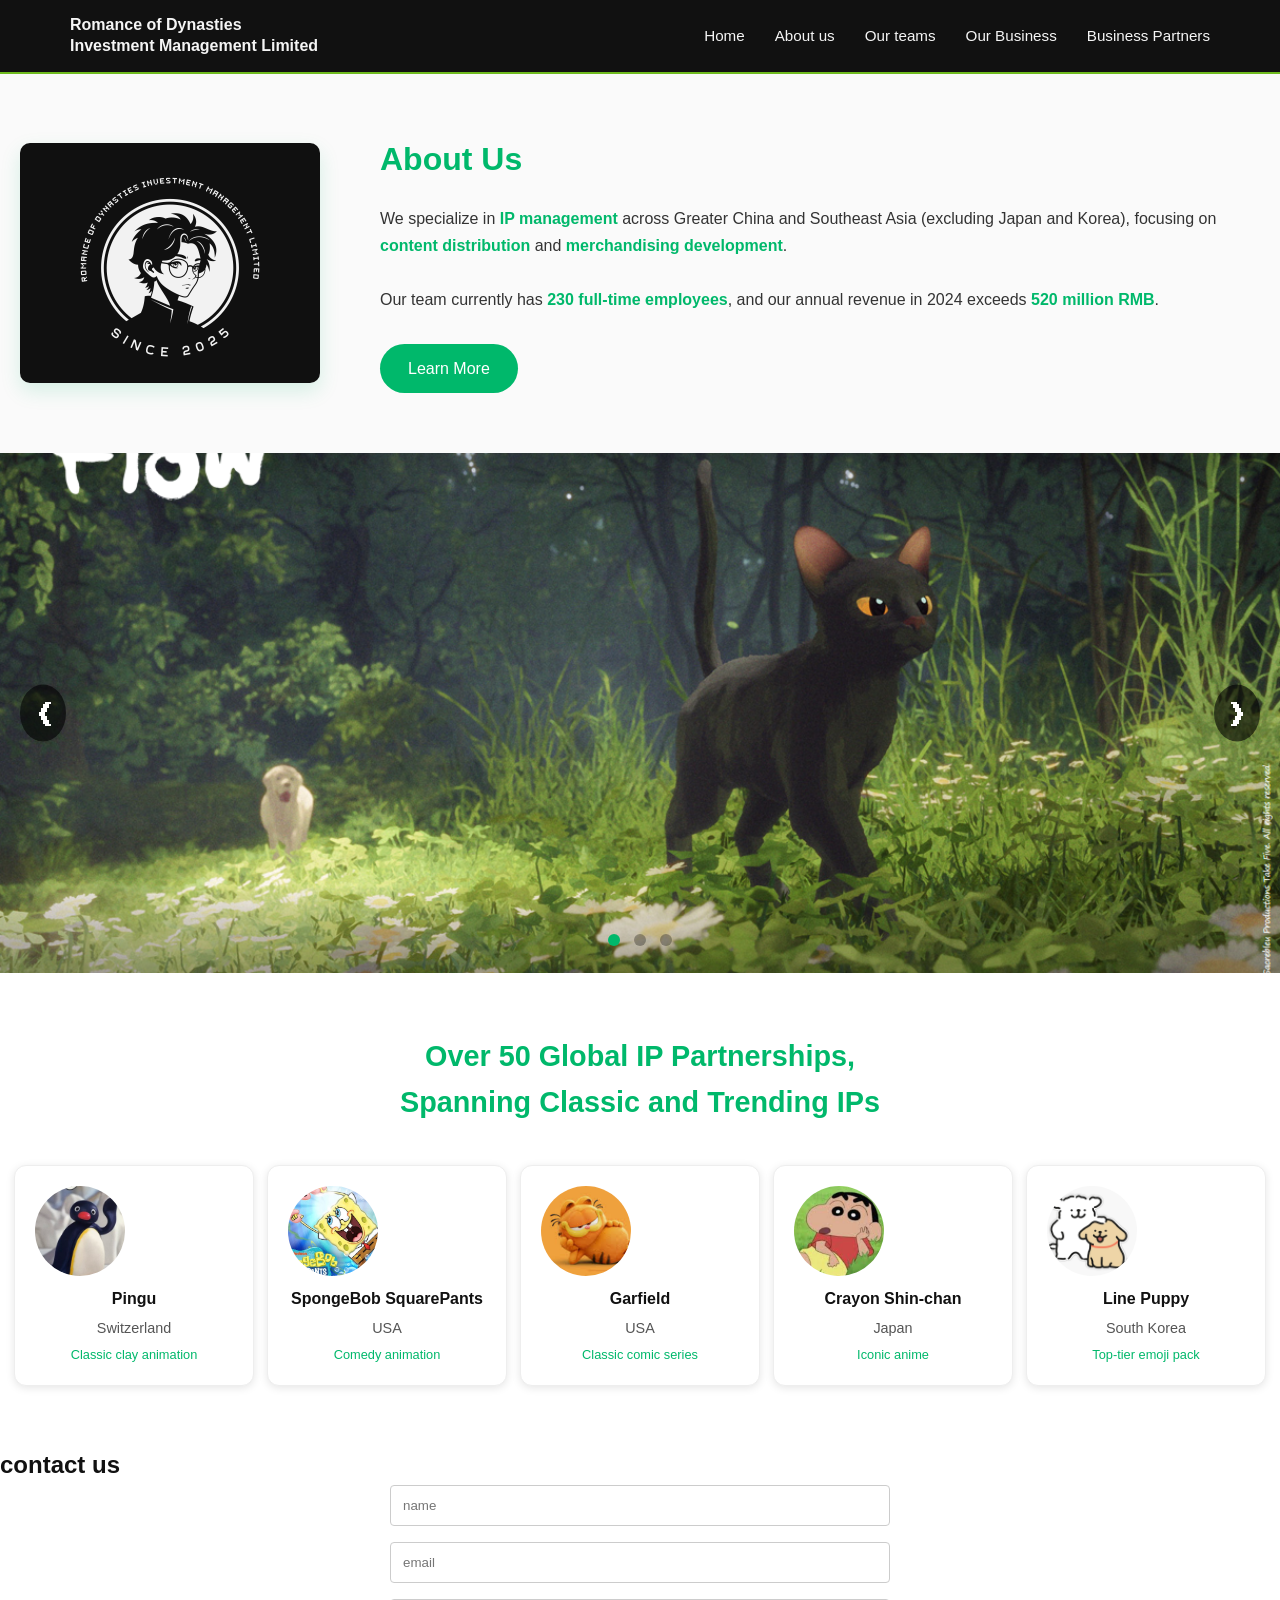
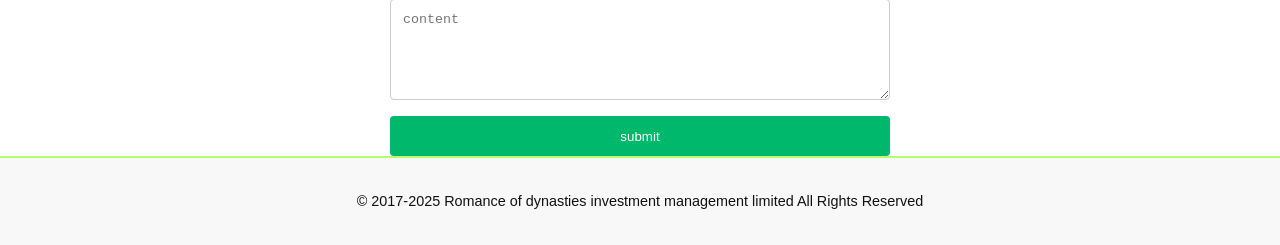
==== index.html @ d46dc378 "Initial commit" ====
<!DOCTYPE html>
<html lang="zh-CN">
<head>
  <meta charset="UTF-8" />
  <meta name="viewport" content="width=device-width, initial-scale=1.0" />
  <title>Romance of dynasties</title>
  <link rel="stylesheet" href="style.css" />
</head>
<body>
  <header class="navbar">
    <div class="navbar-container">
    <div class="navbar-logo">Romance of Dynasties<br>Investment Management Limited</div>

      <nav class="navbar-links">
        <a href="index.html">Home</a>
        <a href="about.html">About us</a>
        <a href="team.html">Our teams</a>
        <a href="#">Our Business</a>
        <a href="#">Business Partners</a>
      </nav>
    </div>
  </header>


  <main>
    <section id="about">
      <div class="about-container">
        <div class="about-image">
          <img src="logo.png" alt="Company Logo">
        </div>
        <div class="about-text">
          <h2>About Us</h2>
          <p>
            We specialize in <strong>IP management</strong> across Greater China and Southeast Asia (excluding Japan and Korea),
            focusing on <strong>content distribution</strong> and <strong>merchandising development</strong>.<br><br>
            Our team currently has <strong>230 full-time employees</strong>, and our annual revenue in 2024 exceeds
            <strong>520 million RMB</strong>.
          </p>
          <a href="about.html" class="about-btn">Learn More</a>
        </div>
      </div>
  </section>


      <section class="hero-carousel">
        <div class="slides">
        <div class="slide active">
            <img src="images/banner1.png" alt="活动图1" />
        </div>
        <div class="slide">
            <img src="images/banner2.png" alt="活动图2" />
        </div>
        <div class="slide">
            <img src="images/banner3.png" alt="活动图3" />
        </div>
        </div>

        <!-- 左右箭头 -->
        <button class="arrow prev">&#10094;</button>
        <button class="arrow next">&#10095;</button>

        <!-- 底部圆点 -->
        <div class="dots">
        <span class="dot active" data-index="0"></span>
        <span class="dot" data-index="1"></span>
        <span class="dot" data-index="2"></span>
        </div>
    </section>

    <section class="ip-section">
      <h1>Over 50 Global IP Partnerships,<br>Spanning Classic and Trending IPs</h1>
      <div class="ip-grid">
        <div class="ip-card">
          <img src="ip/pingu.png" alt="Pingu" />
          <h2>Pingu</h2>
          <p>Switzerland</p>
          <span>Classic clay animation</span>
        </div>
        <div class="ip-card">
          <img src="ip/spongebob.png" alt="SpongeBob" />
          <h2>SpongeBob SquarePants</h2>
          <p>USA</p>
          <span>Comedy animation</span>
        </div>
        <div class="ip-card">
          <img src="ip/garfield.png" alt="Garfield" />
          <h2>Garfield</h2>
          <p>USA</p>
          <span>Classic comic series</span>
        </div>
        <div class="ip-card">
          <img src="ip/shinchan.png" alt="Crayon Shin-chan" />
          <h2>Crayon Shin-chan</h2>
          <p>Japan</p>
          <span>Iconic anime</span>
        </div>
        <div class="ip-card">
          <img src="ip/linepuppy.png" alt="Line Puppy" />
          <h2>Line Puppy</h2>
          <p>South Korea</p>
          <span>Top-tier emoji pack</span>
        </div>
        <!-- 继续添加更多卡片 -->
      </div>
  </section>

    <section id="contact">
      <h2>contact us</h2>
      <form>
        <input type="text" placeholder="name" required />
        <input type="email" placeholder="email" required />
        <textarea placeholder="content" rows="5" required></textarea>
        <button type="submit">submit</button>
      </form>
    </section>
  </main>

  <footer>
    <p>© 2017-2025 Romance of dynasties investment management limited All Rights Reserved</p>
  </footer>

  <script src="script.js"></script>
</body>
</html>
---- style.css ----
/* === Reset & Global === */
* { margin: 0; padding: 0; box-sizing: border-box; }

body {
  font-family: "Poppins", "Microsoft YaHei", sans-serif;
  color: #111;
  background-color: #fff;
  line-height: 1.6;
}

a { text-decoration: none; color: inherit; }
img { max-width: 100%; display: block; }

/* === Navbar === */
.navbar {
  width: 100%;
  background-color: #111;
  border-bottom: 2px solid #6fbb1e;
  position: sticky;
  top: 0;
  z-index: 1000;
}

.navbar-container {
  max-width: 1200px;
  margin: 0 auto;
  padding: 15px 30px;
  display: flex;
  justify-content: space-between;
  align-items: center;
  flex-wrap: wrap;
}

.navbar-logo {
  font-weight: 600;
  line-height: 1.3;
  font-size: 1rem;
  color: whitesmoke;
}

.navbar-links {
  display: flex;
  flex-wrap: wrap;
  gap: 30px;
}

.navbar-links a {
  color: whitesmoke;
  text-decoration: none;
  font-size: 0.95rem;
  position: relative;
  font-weight: 500;
  transition: color 0.3s ease;
}

/* 悬停下划线动画 */
.navbar-links a::after {
  content: "";
  position: absolute;
  left: 0;
  bottom: -3px;
  width: 0%;
  height: 2px;
  background: #00b86b;
  transition: width 0.3s ease;
}

.navbar-links a:hover {
  color: #00b86b;
}

.navbar-links a:hover::after {
  width: 100%;
}

/* 响应式布局 */
@media (max-width: 768px) {
  .navbar-container {
    flex-direction: column;
    align-items: center;
    gap: 10px;
  }

  .navbar-links {
    gap: 20px;
  }

  .navbar-logo {
    text-align: center;
  }
}
/* ===== About Section ===== */
#about {
  background: #fff;
  padding: 80px 10%;
  color: #111;
}

.about-container {
  display: flex;
  align-items: center;
  justify-content: center;
  gap: 60px;
  flex-wrap: wrap;
}

.about-image img {
  width: 300px;
  max-width: 100%;
  border-radius: 16px;
  box-shadow: 0 8px 20px rgba(0, 184, 107, 0.15);
  transition: transform 0.4s ease;
}

.about-image img:hover {
  transform: scale(1.05);
}

.about-text {
  flex: 1;
  min-width: 300px;
}

.about-text h2 {
  font-size: 2rem;
  color: #00b86b;
  margin-bottom: 20px;
}

.about-text p {
  font-size: 1rem;
  line-height: 1.7;
  color: #333;
  margin-bottom: 30px;
}

.about-text strong {
  color: #00b86b;
  font-weight: 600;
}

/* 按钮风格 */
.about-btn {
  display: inline-block;
  padding: 12px 28px;
  background: #00b86b;
  color: #fff;
  border-radius: 25px;
  font-weight: 500;
  transition: background 0.3s ease, transform 0.2s ease;
}

.about-btn:hover {
  background: #009a5a;
  transform: translateY(-2px);
}

/* ===== 响应式布局 ===== */
@media (max-width: 768px) {
  .about-container {
    flex-direction: column;
    text-align: center;
  }

  .about-text h2 {
    font-size: 1.6rem;
  }

  .about-text p {
    font-size: 0.95rem;
  }

  .about-image img {
    width: 220px;
  }
}


/* === Hero Carousel === */
.hero-carousel {
  position: relative;
  overflow: hidden;
  width: 100%;
  height: 520px;
  background: linear-gradient(180deg, #eafff3, #ffffff);
}

/* 幻灯片容器 */
.slides {
  display: flex;
  transition: transform 0.6s ease-in-out;
  height: 100%;
}

.slide {
  min-width: 100%;
  height: 100%;
}

.slide img {
  width: 100%;
  height: 100%;
  object-fit: cover;
}

/* 箭头按钮 */
.arrow {
  position: absolute;
  top: 50%;
  transform: translateY(-50%);
  background: rgba(0, 0, 0, 0.6);
  color: white;
  border: none;
  font-size: 2rem;
  padding: 10px 15px;
  cursor: pointer;
  border-radius: 50%;
  transition: background 0.3s;
  z-index: 10;
}
.arrow:hover {
  background: #00b86b;
}
.prev {
  left: 20px;
}
.next {
  right: 20px;
}

/* 圆点导航 */
.dots {
  position: absolute;
  bottom: 20px;
  width: 100%;
  text-align: center;
}
.dot {
  display: inline-block;
  width: 12px;
  height: 12px;
  margin: 0 5px;
  background: rgba(0, 0, 0, 0.3);
  border-radius: 50%;
  cursor: pointer;
  transition: background 0.3s;
}
.dot.active,
.dot:hover {
  background: #00b86b;
}

/* 响应式 */
@media (max-width: 768px) {
  .hero-carousel { height: 360px; }
  .arrow { font-size: 1.5rem; padding: 6px 10px; }
}
@media (max-width: 480px) {
  .hero-carousel { height: 280px; }
  .dot { width: 10px; height: 10px; }
}

/* === About === */
#about {
  background: #fafafa;
  padding: 60px 20px;
}
#about .content {
  display: flex;
  flex-wrap: wrap;
  align-items: center;
  justify-content: center;
  gap: 2rem;
}
#about img {
  width: 300px;
  border-radius: 10px;
}
#about .text {
  max-width: 500px;
}

/* === News === */
#news .news-list {
  display: grid;
  grid-template-columns: repeat(auto-fit, minmax(250px, 1fr));
  gap: 1.5rem;
}
#news article {
  border: 1px solid #eee;
  padding: 1rem;
  border-radius: 6px;
  transition: box-shadow 0.3s;
}
#news article:hover {
  box-shadow: 0 0 10px rgba(0, 184, 107, 0.2);
}

/* === Works === */
#works .gallery {
  display: grid;
  grid-template-columns: repeat(auto-fit, minmax(250px, 1fr));
  gap: 1.5rem;
}
#works img {
  border-radius: 6px;
  transition: transform 0.3s;
}
#works img:hover {
  transform: scale(1.05);
}

/* === Products === */
#products {
  background: #fafafa;
  padding: 60px 20px;
}
#products .items {
  display: grid;
  grid-template-columns: repeat(auto-fit, minmax(200px, 1fr));
  gap: 1.5rem;
  text-align: center;
}
#products .item {
  border: 1px solid #eee;
  border-radius: 6px;
  padding: 1rem;
  transition: box-shadow 0.3s;
}
#products .item:hover {
  box-shadow: 0 4px 15px rgba(0, 184, 107, 0.2);
}

/* === Contact === */
#contact form {
  max-width: 500px;
  margin: auto;
  display: flex;
  flex-direction: column;
  gap: 1rem;
}
#contact input, #contact textarea {
  padding: 0.75rem;
  border: 1px solid #ccc;
  border-radius: 4px;
}
#contact button {
  background: #00b86b;
  color: #fff;
  border: none;
  padding: 0.8rem;
  cursor: pointer;
  border-radius: 4px;
  transition: background 0.3s;
}
#contact button:hover {
  background: #00915a;
}

/* === Footer === */
footer {
  background: #f8f8f8;
  color: #111;
  text-align: center;
  padding: 2rem 1rem;
  font-size: 0.9rem;
  border-top: 2px solid #b8ff6a;
}

/* === IP Section === */
.ip-section {
  text-align: center;
  padding: 60px 20px;
}

.ip-section h1 {
  font-size: 1.8rem;
  color: #00b86b;
  margin-bottom: 40px;
}

.ip-grid {
  display: grid;
  grid-template-columns: repeat(auto-fit, minmax(180px, 1fr));
  gap: 25px;
  justify-items: center;
}

.ip-card {
  background: #fff;
  border-radius: 12px;
  padding: 20px;
  width: 240px;
  border: 1px solid #eee;
  transition: all 0.3s ease;
  cursor: pointer;
  text-align: center;
  box-shadow: 0 2px 8px rgba(0,0,0,0.1);
}

.ip-card img {
  width: 90px;
  height: 90px;
  border-radius: 50%;
  object-fit: cover;
  transition: transform 0.3s ease;
}

.ip-card h2 {
  color: #111;
  font-size: 1rem;
  margin: 10px 0 5px 0;
}

.ip-card p {
  margin: 0;
  font-size: 0.9rem;
  color: #555;
}

.ip-card span {
  display: block;
  font-size: 0.8rem;
  color: #00b86b;
  margin-top: 5px;
}

/* 悬停效果 */
.ip-card:hover {
  transform: translateY(-6px);
  box-shadow: 0 8px 16px rgba(0, 184, 107, 0.3);
}

.ip-card:hover img {
  transform: scale(1.08);
}

/* 响应式优化 */
@media (max-width: 600px) {
  .ip-section h1 {
    font-size: 1.4rem;
  }

  .ip-card {
    width: 150px;
    padding: 15px;
  }

  .ip-card img {
    width: 75px;
    height: 75px;
  }
}



/* ===== Teams Section ===== */
#teams {
  padding: 80px 10%;
  background: #fff;
  color: #111;
}

#teams h1 {
  text-align: center;
  font-size: 2rem;
  color: #00b86b;
  margin-bottom: 60px;
}

.team-member {
  display: flex;
  align-items: center;
  justify-content: space-between;
  margin-bottom: 60px;
  gap: 50px;
}

.team-member.reverse {
  flex-direction: row-reverse;
}

.team-photo img {
  width: 220px;
  height: 220px;
  object-fit: cover;
  border-radius: 50%;
  box-shadow: 0 8px 20px rgba(0, 184, 107, 0.15);
  transition: transform 0.3s ease;
}

.team-photo img:hover {
  transform: scale(1.05);
}

.team-info {
  flex: 1;
}

.team-info h2 {
  font-size: 1.5rem;
  color: #00b86b;
  margin-bottom: 10px;
}

.team-info p {
  line-height: 1.8;
  color: #333;
  margin-bottom: 10px;
}

.team-info a {
  color: #00b86b;
  text-decoration: none;
  transition: color 0.3s;
}

.team-info a:hover {
  color: #009a5a;
}

/* 响应式 */
@media (max-width: 768px) {
  .team-member,
  .team-member.reverse {
    flex-direction: column;
    text-align: center;
  }

  .team-photo img {
    width: 180px;
    height: 180px;
  }
}
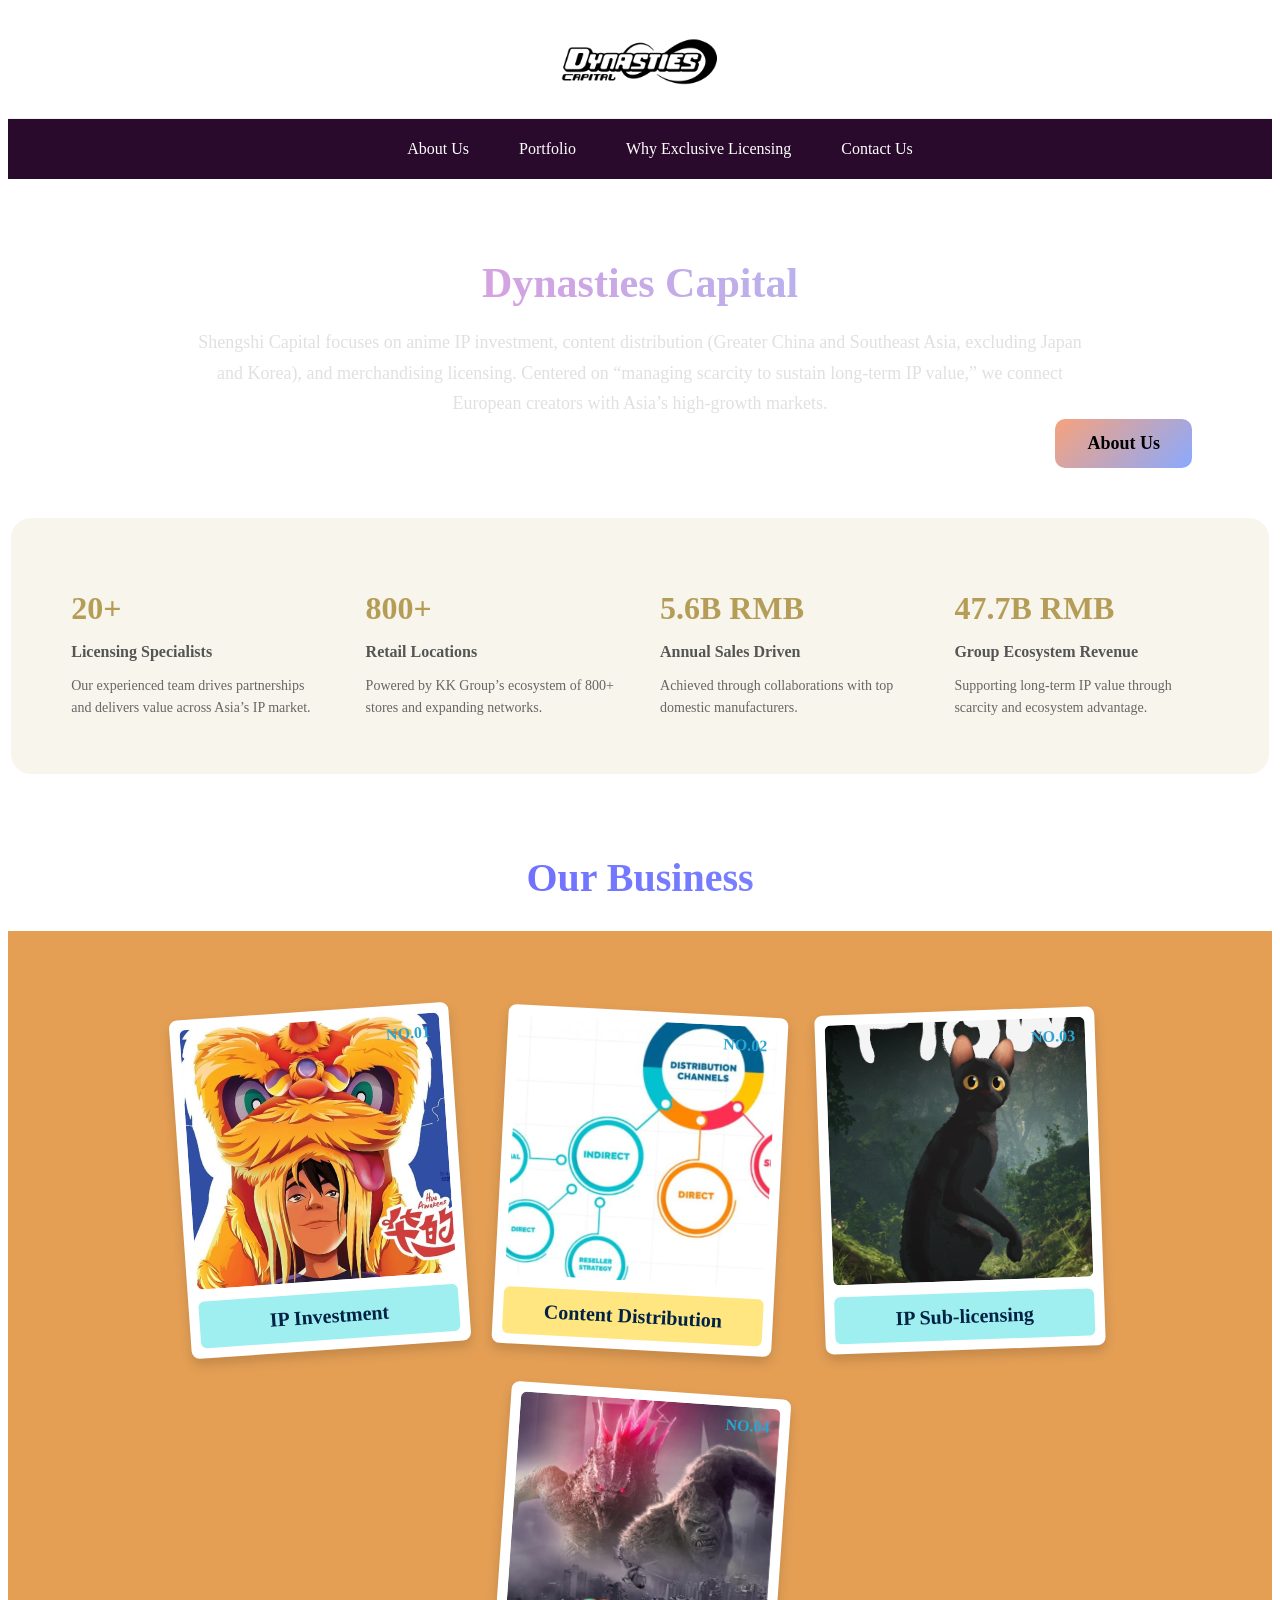
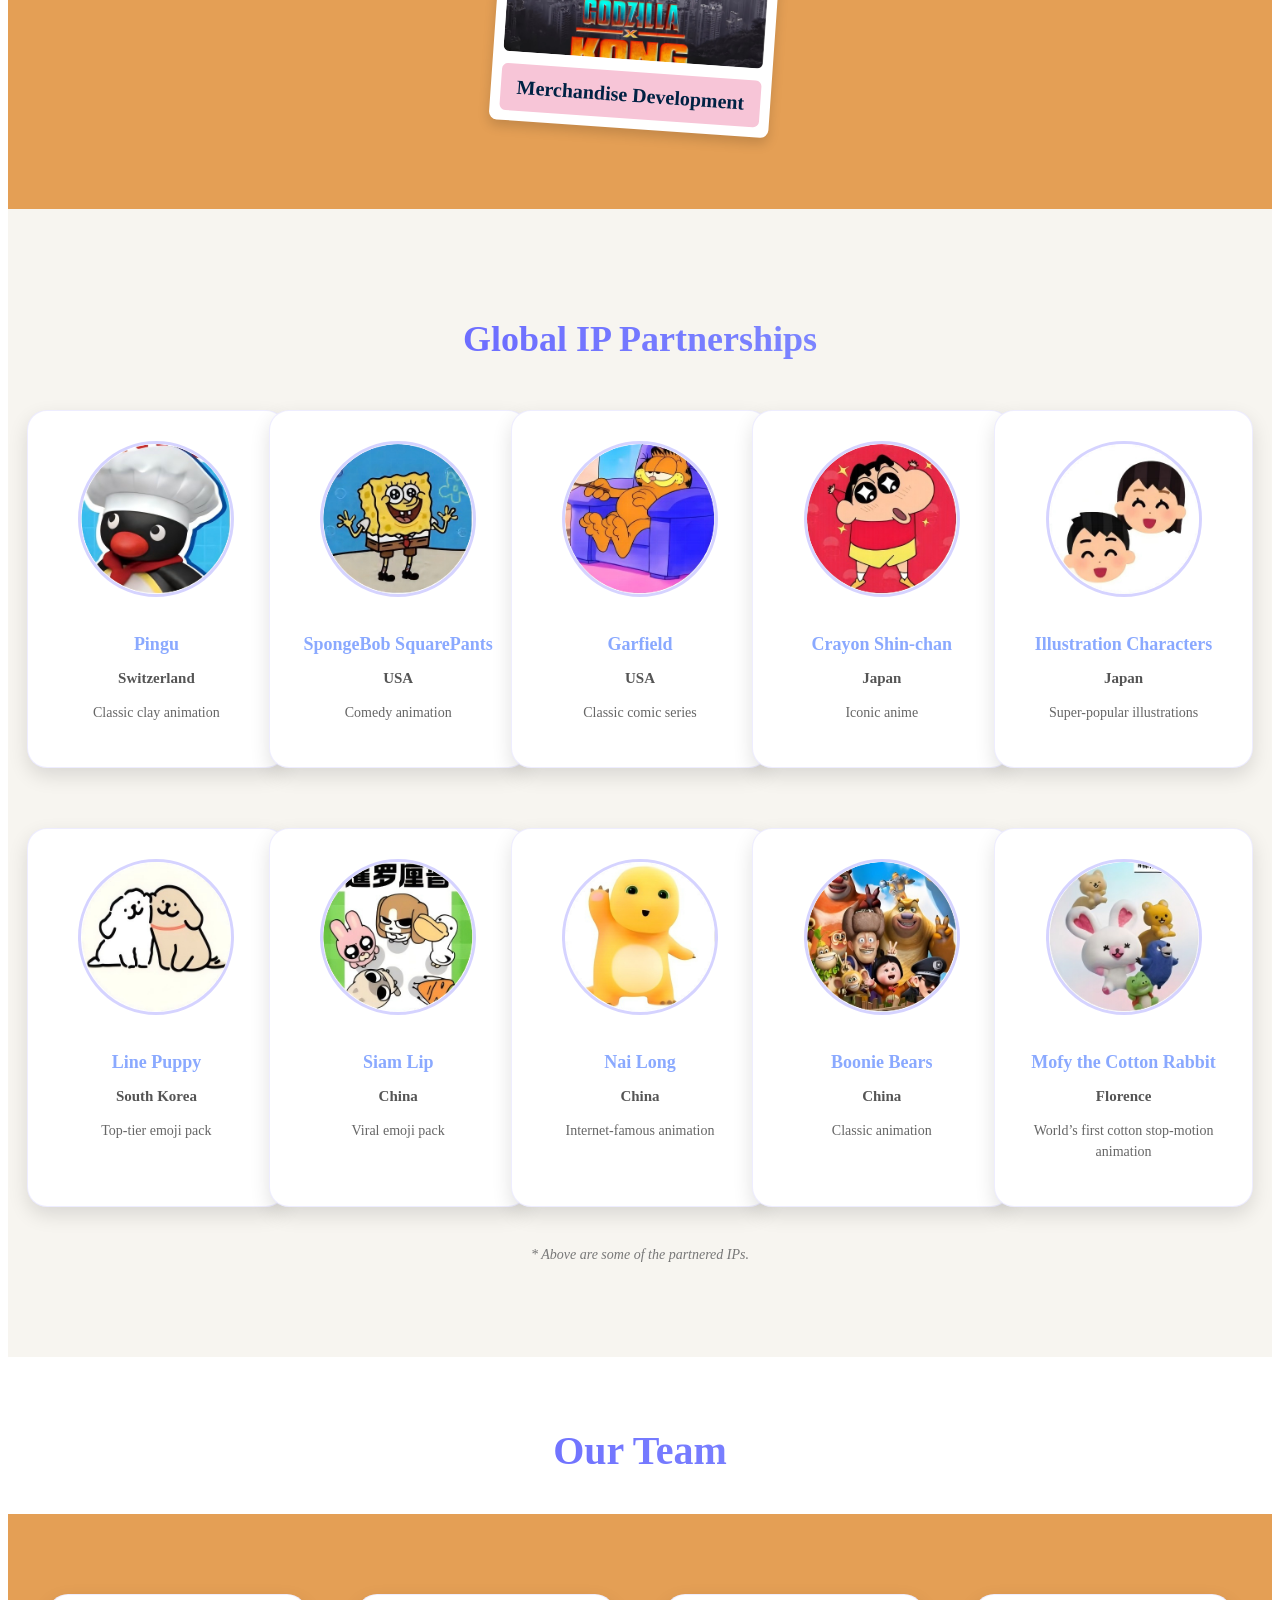
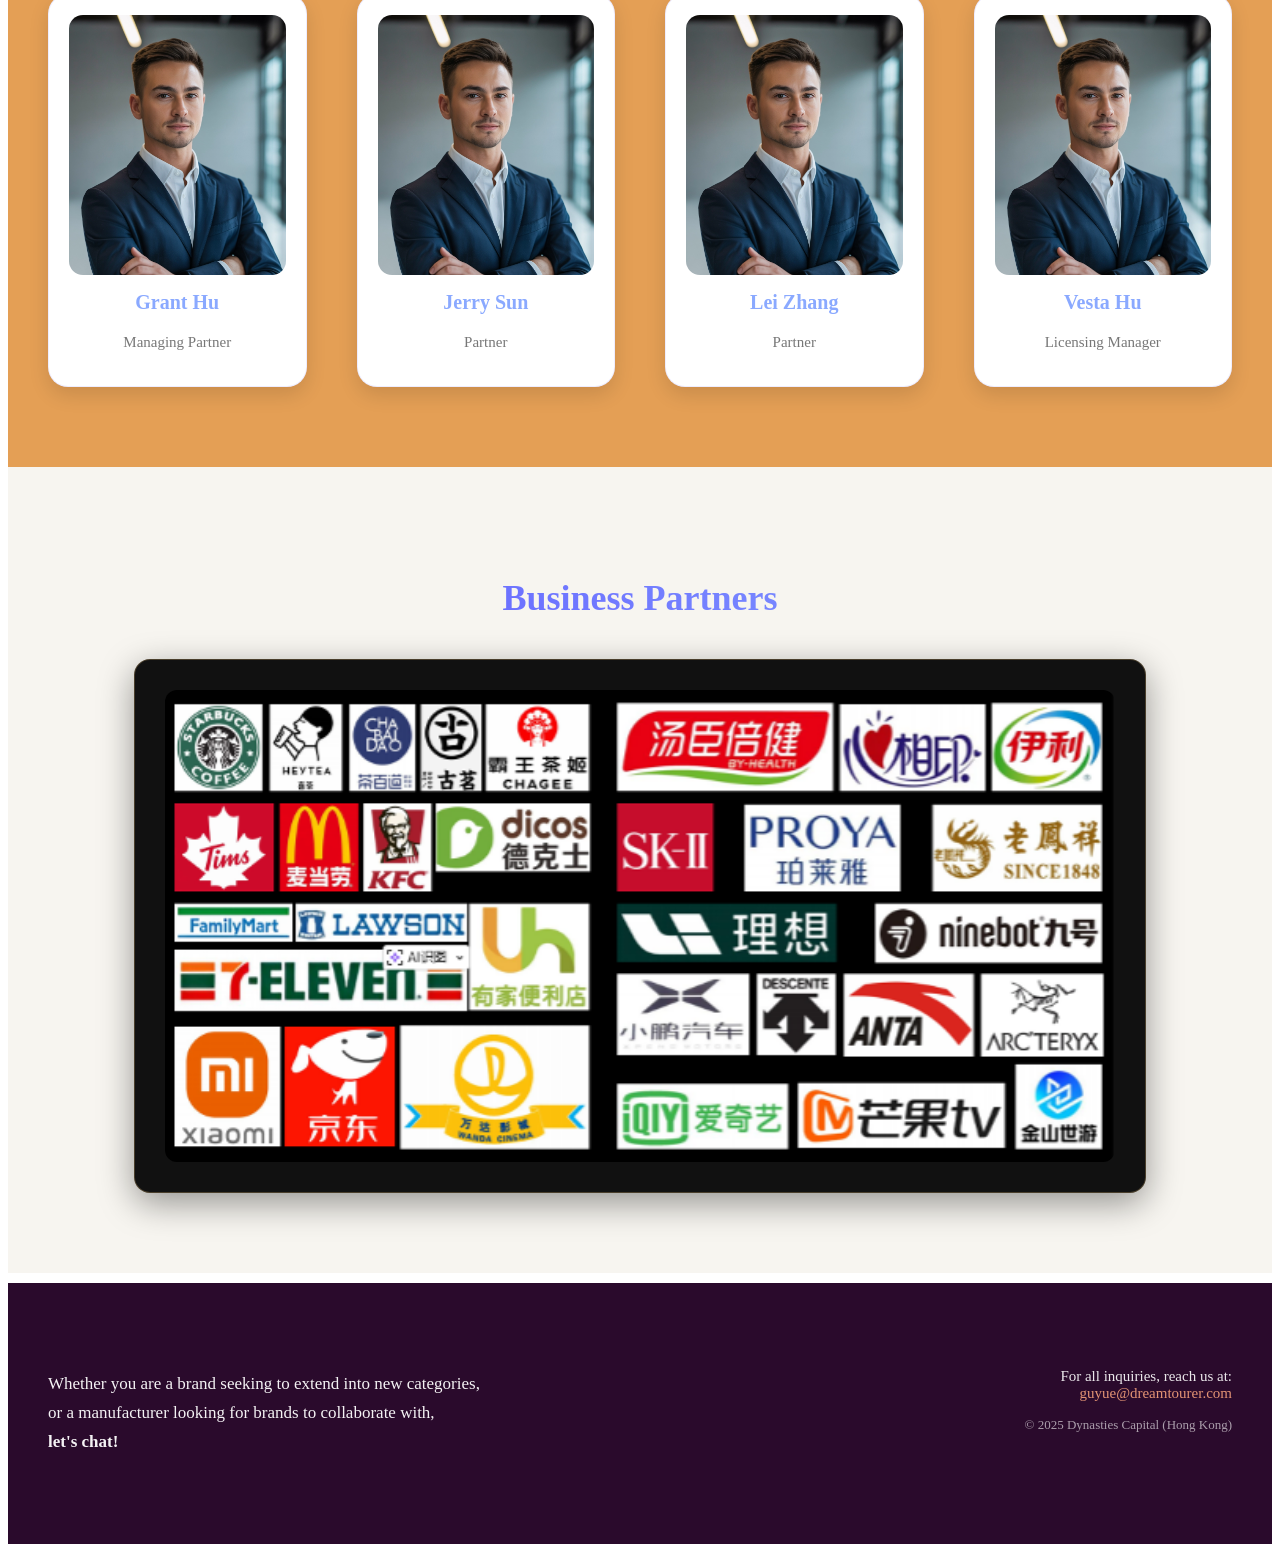
==== commit 02cee112: "update: new pages + styling fixed" ====
--- a/index.html
+++ b/index.html
@@ -1,124 +1,329 @@
 <!DOCTYPE html>
-<html lang="zh-CN">
+<html lang="en">
 <head>
-  <meta charset="UTF-8" />
-  <meta name="viewport" content="width=device-width, initial-scale=1.0" />
-  <title>Romance of dynasties</title>
-  <link rel="stylesheet" href="style.css" />
+    <meta charset="UTF-8">
+    <meta name="viewport" content="width=device-width, initial-scale=1.0">
+    <title>Dynasties Capital</title>
+    <link rel="stylesheet" href="css/global.css">
 </head>
+
 <body>
-  <header class="navbar">
-    <div class="navbar-container">
-    <div class="navbar-logo">Romance of Dynasties<br>Investment Management Limited</div>
-
-      <nav class="navbar-links">
-        <a href="index.html">Home</a>
-        <a href="about.html">About us</a>
-        <a href="team.html">Our teams</a>
-        <a href="#">Our Business</a>
-        <a href="#">Business Partners</a>
-      </nav>
-    </div>
-  </header>
-
-
-  <main>
-    <section id="about">
-      <div class="about-container">
-        <div class="about-image">
-          <img src="logo.png" alt="Company Logo">
-        </div>
-        <div class="about-text">
-          <h2>About Us</h2>
-          <p>
-            We specialize in <strong>IP management</strong> across Greater China and Southeast Asia (excluding Japan and Korea),
-            focusing on <strong>content distribution</strong> and <strong>merchandising development</strong>.<br><br>
-            Our team currently has <strong>230 full-time employees</strong>, and our annual revenue in 2024 exceeds
-            <strong>520 million RMB</strong>.
-          </p>
-          <a href="about.html" class="about-btn">Learn More</a>
-        </div>
-      </div>
-  </section>
-
-
-      <section class="hero-carousel">
-        <div class="slides">
-        <div class="slide active">
-            <img src="images/banner1.png" alt="活动图1" />
-        </div>
-        <div class="slide">
-            <img src="images/banner2.png" alt="活动图2" />
-        </div>
-        <div class="slide">
-            <img src="images/banner3.png" alt="活动图3" />
-        </div>
-        </div>
-
-        <!-- 左右箭头 -->
-        <button class="arrow prev">&#10094;</button>
-        <button class="arrow next">&#10095;</button>
-
-        <!-- 底部圆点 -->
-        <div class="dots">
-        <span class="dot active" data-index="0"></span>
-        <span class="dot" data-index="1"></span>
-        <span class="dot" data-index="2"></span>
-        </div>
-    </section>
-
+
+    <!-- 导航栏插入位置 -->
+    <div id="nav-placeholder"></div>
+
+
+
+     <!-- 公司介绍主区块 -->
+    <section class="company-header">
+        <h2 class="company-title">Dynasties Capital</h2>
+        <p class="company-desc">
+            Shengshi Capital focuses on anime IP investment, content distribution 
+            (Greater China and Southeast Asia, excluding Japan and Korea), and merchandising licensing.
+            Centered on “managing scarcity to sustain long-term IP value,” we connect European creators 
+            with Asia’s high-growth markets.
+        </p>
+
+    </section>
+        <section class="title-section">
+
+        <div class="title-btn-wrapper">
+            <a href="about.html" class="title-about-btn">About Us</a>
+        </div>
+
+    </section>
+
+    <!-- 亮点展示区块 -->
+    <section class="stats-section">
+        <div class="stats-card">
+
+            <div class="stat-item">
+                <h3>20+</h3>
+                <p class="stat-title">Licensing Specialists</p>
+                <p class="stat-text">Our experienced team drives partnerships and delivers value across Asia’s IP market.</p>
+            </div>
+
+            <div class="stat-item">
+                <h3>800+</h3>
+                <p class="stat-title">Retail Locations</p>
+                <p class="stat-text">Powered by KK Group’s ecosystem of 800+ stores and expanding networks.</p>
+            </div>
+
+            <div class="stat-item">
+                <h3>5.6B RMB</h3>
+                <p class="stat-title">Annual Sales Driven</p>
+                <p class="stat-text">Achieved through collaborations with top domestic manufacturers.</p>
+            </div>
+
+            <div class="stat-item">
+                <h3>47.7B RMB</h3>
+                <p class="stat-title">Group Ecosystem Revenue</p>
+                <p class="stat-text">Supporting long-term IP value through scarcity and ecosystem advantage.</p>
+            </div>
+
+        </div>
+    </section>
+    <!-- 标题 + About Us 按钮区块 -->
+
+    <div class="section-title business-main-title">Our Business</div>
+
+  <!-- business-->
+    <section class="business-section">
+
+        <div class="business-grid">
+
+            <!-- 01 -->
+            <div class="business-card tilt-1">
+                <div class="card-img-wrapper">
+                    <img src="./images/business1.png" class="business-img">
+                    <span class="card-number">NO.01</span>
+                </div>
+                <div class="card-label label-blue">IP Investment</div>
+            </div>
+
+            <!-- 02 -->
+            <div class="business-card tilt-2">
+                <div class="card-img-wrapper"
+                    data-images='[
+                        "./images/business2-1.png",
+                        "./images/business2-2.png",
+                        "./images/business2-3.png"
+                    ]'>
+                    
+                    <img src="./images/business2-1.png" class="business-img">
+                    <span class="card-number">NO.02</span>
+                </div>
+
+                <div class="card-label label-yellow">Content Distribution</div>
+            </div>
+
+            <!-- 03 -->
+            <div class="business-card tilt-3">
+                <div class="card-img-wrapper"
+                    data-images='[
+                        "./images/business3-1.png",
+                        "./images/business3-2.png",
+                        "./images/business3-3.png"
+                    ]'>
+                    
+                    <img src="./images/business3-1.png" class="business-img">
+                    <span class="card-number">NO.03</span>
+                </div>
+
+                <div class="card-label label-blue">IP Sub-licensing</div>
+            </div>
+
+            <!-- 04 -->
+            <div class="business-card tilt-4">
+                <div class="card-img-wrapper"
+                    data-images='[
+                        "./images/business4-1.png",
+                        "./images/business4-2.png",
+                        "./images/business4-3.png"
+                    ]'>
+                    
+                    <img src="./images/business4-1.png" class="business-img">
+                    <span class="card-number">NO.04</span>
+                </div>
+                <div class="card-label label-pink">Merchandise Development</div>
+            </div>
+
+        </div>
+    </section>
+    
     <section class="ip-section">
-      <h1>Over 50 Global IP Partnerships,<br>Spanning Classic and Trending IPs</h1>
-      <div class="ip-grid">
-        <div class="ip-card">
-          <img src="ip/pingu.png" alt="Pingu" />
-          <h2>Pingu</h2>
-          <p>Switzerland</p>
-          <span>Classic clay animation</span>
-        </div>
-        <div class="ip-card">
-          <img src="ip/spongebob.png" alt="SpongeBob" />
-          <h2>SpongeBob SquarePants</h2>
-          <p>USA</p>
-          <span>Comedy animation</span>
-        </div>
-        <div class="ip-card">
-          <img src="ip/garfield.png" alt="Garfield" />
-          <h2>Garfield</h2>
-          <p>USA</p>
-          <span>Classic comic series</span>
-        </div>
-        <div class="ip-card">
-          <img src="ip/shinchan.png" alt="Crayon Shin-chan" />
-          <h2>Crayon Shin-chan</h2>
-          <p>Japan</p>
-          <span>Iconic anime</span>
-        </div>
-        <div class="ip-card">
-          <img src="ip/linepuppy.png" alt="Line Puppy" />
-          <h2>Line Puppy</h2>
-          <p>South Korea</p>
-          <span>Top-tier emoji pack</span>
-        </div>
-        <!-- 继续添加更多卡片 -->
-      </div>
-  </section>
-
-    <section id="contact">
-      <h2>contact us</h2>
-      <form>
-        <input type="text" placeholder="name" required />
-        <input type="email" placeholder="email" required />
-        <textarea placeholder="content" rows="5" required></textarea>
-        <button type="submit">submit</button>
-      </form>
-    </section>
-  </main>
-
-  <footer>
-    <p>© 2017-2025 Romance of dynasties investment management limited All Rights Reserved</p>
-  </footer>
-
-  <script src="script.js"></script>
+
+        <h2 class="ip-title">Global IP Partnerships</h2>
+
+        <div class="ip-grid">
+
+            <!-- 01 -->
+            <div class="ip-card">
+                <img src="./images/ip-pingu.png" class="ip-img">
+                <h3 class="ip-name">Pingu</h3>
+                <p class="ip-country">Switzerland</p>
+                <p class="ip-desc">Classic clay animation</p>
+            </div>
+
+            <!-- 02 -->
+            <div class="ip-card">
+                <img src="./images/ip-spongebob.png" class="ip-img">
+                <h3 class="ip-name">SpongeBob SquarePants</h3>
+                <p class="ip-country">USA</p>
+                <p class="ip-desc">Comedy animation</p>
+            </div>
+
+            <!-- 03 -->
+            <div class="ip-card">
+                <img src="./images/ip-garfield.png" class="ip-img">
+                <h3 class="ip-name">Garfield</h3>
+                <p class="ip-country">USA</p>
+                <p class="ip-desc">Classic comic series</p>
+            </div>
+
+            <!-- 04 -->
+            <div class="ip-card">
+                <img src="./images/ip-shinchan.png" class="ip-img">
+                <h3 class="ip-name">Crayon Shin-chan</h3>
+                <p class="ip-country">Japan</p>
+                <p class="ip-desc">Iconic anime</p>
+            </div>
+
+            <!-- 05 -->
+            <div class="ip-card">
+                <img src="./images/ip-illustration.png" class="ip-img">
+                <h3 class="ip-name">Illustration Characters</h3>
+                <p class="ip-country">Japan</p>
+                <p class="ip-desc">Super-popular illustrations</p>
+            </div>
+
+            <!-- 第二行 -->
+            <div class="ip-card">
+                <img src="./images/ip-linepuppy.png" class="ip-img">
+                <h3 class="ip-name">Line Puppy</h3>
+                <p class="ip-country">South Korea</p>
+                <p class="ip-desc">Top-tier emoji pack</p>
+            </div>
+
+            <div class="ip-card">
+                <img src="./images/ip-siamlip.png" class="ip-img">
+                <h3 class="ip-name">Siam Lip</h3>
+                <p class="ip-country">China</p>
+                <p class="ip-desc">Viral emoji pack</p>
+            </div>
+
+            <div class="ip-card">
+                <img src="./images/ip-nailong.png" class="ip-img">
+                <h3 class="ip-name">Nai Long</h3>
+                <p class="ip-country">China</p>
+                <p class="ip-desc">Internet-famous animation</p>
+            </div>
+
+            <div class="ip-card">
+                <img src="./images/ip-boonie.png" class="ip-img">
+                <h3 class="ip-name">Boonie Bears</h3>
+                <p class="ip-country">China</p>
+                <p class="ip-desc">Classic animation</p>
+            </div>
+
+            <div class="ip-card">
+                <img src="./images/ip-mofy.png" class="ip-img">
+                <h3 class="ip-name">Mofy the Cotton Rabbit</h3>
+                <p class="ip-country">Florence</p>
+                <p class="ip-desc">World’s first cotton stop-motion animation</p>
+            </div>
+
+        </div>
+
+        <p class="ip-note">* Above are some of the partnered IPs.</p>
+
+    </section>
+    <div class="section-title team-main-title">Our Team</div>
+
+    <section class="team-section">
+
+        <div class="team-grid">
+
+            <!-- Member 1 -->
+            <div class="team-card">
+                <div class="team-photo-wrapper">
+                    <img src="./images/team1.png" class="team-photo">
+
+                    <div class="team-overlay">
+                        <div class="team-overlay-content">
+                            <p class="team-intro">
+                                Senior Investment Partner with 15+ years experience in PE/VC, 
+                                specializing in cross-border acquisition and IP strategy.
+                            </p>
+                        </div>
+                    </div>
+
+                </div>
+
+                <h3 class="team-name">Grant Hu</h3>
+                <p class="team-role">Managing Partner</p>
+            </div>
+
+            <!-- Member 2 -->
+            <div class="team-card">
+                <div class="team-photo-wrapper">
+                    <img src="./images/team2.png" class="team-photo">
+
+                    <div class="team-overlay">
+                        <div class="team-overlay-content">
+                            <p class="team-intro">
+                                Serial entrepreneur & investor with extensive experience in 
+                                entertainment licensing and regional content distribution.
+                            </p>
+                        </div>
+                    </div>
+
+                </div>
+
+                <h3 class="team-name">Jerry Sun</h3>
+                <p class="team-role">Partner</p>
+            </div>
+
+            <!-- Member 3 -->
+            <div class="team-card">
+                <div class="team-photo-wrapper">
+                    <img src="./images/team3.png" class="team-photo">
+
+                    <div class="team-overlay">
+                        <div class="team-overlay-content">
+                            <p class="team-intro">
+                                CEO of X11 Group with deep knowledge in toy industry supply chain 
+                                and retail ecosystem growth across Asia.
+                            </p>
+                        </div>
+                    </div>
+
+                </div>
+
+                <h3 class="team-name">Lei Zhang</h3>
+                <p class="team-role">Partner</p>
+            </div>
+
+            <!-- Member 4 -->
+            <div class="team-card">
+                <div class="team-photo-wrapper">
+                    <img src="./images/team4.png" class="team-photo">
+
+                    <div class="team-overlay">
+                        <div class="team-overlay-content">
+                            <p class="team-intro">
+                                Licensing specialist focusing on strategic brand partnerships, 
+                                category expansion and manufacturer onboarding.
+                            </p>
+                        </div>
+                    </div>
+
+                </div>
+
+                <h3 class="team-name">Vesta Hu</h3>
+                <p class="team-role">Licensing Manager</p>
+            </div>
+
+        </div>
+    </section>
+
+    <section class="partners-section">
+
+        <h2 class="partners-title">Business Partners</h2>
+
+        <div class="partner-wrapper">
+            <img src="./images/partner.png" class="partner-img">
+        </div>
+
+    </section>
+
+
+
+  
+    <!-- 页脚插入位置 -->
+    <div id="footer-placeholder"></div>
+
+    <script src="js/loadComponents.js"></script>
+
 </body>
 </html>
--- a/css/global.css
+++ b/css/global.css
@@ -0,0 +1,734 @@
+/* ===========================
+   Header (Logo section)
+   =========================== */
+.top-header {
+    background: white;
+    height: 110px; /* 可调整 */
+    display: flex;
+    align-items: center;
+    justify-content: center;
+    border-bottom: 1px solid #eee;
+}
+
+.header-logo {
+    height: 80px;   /* Logo 高度，这样不容易撑开 */
+    width: auto;
+    object-fit: contain;
+    display: block;
+}
+
+/* ===========================
+   Main Navigation Bar
+   =========================== */
+.main-nav {
+    height: 60px;
+    background: #2A0A2C;  /* 深紫色，专业又跟整体配色搭 */
+    display: flex;
+    align-items: center;
+    justify-content: center;
+    width: 100%;
+}
+
+.nav-menu {
+    display: flex;
+    gap: 50px;
+    list-style: none;
+}
+
+.nav-menu a {
+    color: white;
+    text-decoration: none;
+    font-size: 16px;
+    transition: 0.3s ease;
+}
+
+.nav-menu a:hover {
+    background: linear-gradient(45deg, #F7A27C, #D74C6F, #8AA9FF);
+    -webkit-background-clip: text;
+    color: transparent;
+}
+
+/* ===========================
+   FOOTER: Two-column layout
+   =========================== */
+
+.footer {
+    background: #2A0A2C;      /* 深紫灰 */
+    color: #ffffff;
+    padding: 70px 40px;
+    margin-top: 10px;
+}
+
+.footer-container {
+    max-width: 1200px;
+    margin: 0 auto;
+
+    display: flex;
+    justify-content: space-between;
+    align-items: flex-start;
+
+    flex-wrap: wrap; /* 适配手机 */
+}
+
+/* 左列 */
+.footer-left {
+    max-width: 600px;
+}
+
+.footer-slogan {
+    font-size: 17px;
+    line-height: 1.7;
+    opacity: 0.95;
+}
+
+/* 右列 */
+.footer-right {
+    text-align: right;
+}
+
+.footer-contact {
+    font-size: 15px;
+    opacity: 0.9;
+    margin-bottom: 15px;
+}
+
+.footer-contact a {
+    color: #F7A27C;
+    text-decoration: none;
+    font-weight: 500;
+}
+
+.footer-contact a:hover {
+    text-decoration: underline;
+}
+
+.footer-copy {
+    font-size: 13px;
+    opacity: 0.6;
+    margin-top: 10px;
+}
+
+
+/* ===========================
+   首页介绍区块（导航栏下）
+   =========================== */
+
+/* ===========================
+   Stats Highlight Card
+   =========================== */
+
+.stats-section {
+    margin-top: 80px;
+    display: flex;
+    justify-content: center;
+}
+
+.stats-card {
+    background: #f7f5ec;
+    padding: 40px 60px;
+    border-radius: 20px;
+    max-width: 1200px;
+    width: 90%;
+    display: flex;
+    justify-content: space-between;
+    gap: 40px;
+}
+
+/* 单个条目 */
+.stat-item {
+    flex: 1;
+}
+
+/* 大号数字 */
+.stat-item h3 {
+    font-size: 32px;
+    font-weight: 700;
+    color: #b59d58;          /* 金色系，更专业 */
+    margin-bottom: 8px;
+}
+
+/* 小标题 */
+.stat-title {
+    font-size: 16px;
+    font-weight: 600;
+    color: #555;
+    margin-bottom: 10px;
+}
+
+/* 描述文字 */
+.stat-text {
+    font-size: 14px;
+    line-height: 1.6;
+    color: #666;
+}
+
+
+/* ===========================
+   顶部公司标题 + 简介
+   =========================== */
+
+.company-header {
+    margin-top: 80px;
+    text-align: center;
+    padding: 0 40px;
+}
+
+.company-title {
+    font-size: 42px;
+    font-weight: 700;
+    background: linear-gradient(45deg, #ff8ccf, #8fc7ff);
+    -webkit-background-clip: text;
+    color: transparent;
+    margin-bottom: 20px;
+}
+
+.company-desc {
+    max-width: 900px;
+    margin: 0 auto;
+    font-size: 18px;
+    line-height: 1.7;
+    color: #dddddd;
+    opacity: 0.9;
+}
+
+
+/* ===========================
+   四格亮点白色卡片
+   =========================== */
+
+.stats-section {
+    margin-top: 50px;
+    display: flex;
+    justify-content: center;
+}
+
+.stats-card {
+    background: #f7f5ec;
+    padding: 40px 60px;
+    border-radius: 20px;
+    max-width: 1200px;
+    width: 90%;
+    display: flex;
+    justify-content: space-between;
+    gap: 40px;
+}
+
+.stat-item {
+    flex: 1;
+}
+
+.stat-item h3 {
+    font-size: 32px;
+    font-weight: 700;
+    color: #b59d58; 
+    margin-bottom: 8px;
+}
+
+.stat-title {
+    font-size: 16px;
+    font-weight: 600;
+    color: #555;
+    margin-bottom: 10px;
+}
+
+.stat-text {
+    font-size: 14px;
+    line-height: 1.6;
+    color: #666;
+}
+
+
+/* 按钮容器（靠右） */
+.title-btn-wrapper {
+    display: flex;
+    justify-content: flex-end;
+    padding-right: 80px;   /* 可调整位置 */
+}
+
+/* 按钮本体 */
+.title-about-btn {
+    display: inline-block;
+    padding: 14px 32px;
+    font-size: 18px;
+    font-weight: 600;
+
+    background: linear-gradient(135deg, #F7A27C, #8AA9FF);
+    color: black;
+    text-decoration: none;
+
+    border-radius: 10px;
+    transition: 0.3s ease;
+}
+
+.title-about-btn:hover {
+    transform: translateY(-3px);
+    opacity: 0.9;
+}
+
+/* ===== Unified Section Title（通用渐变大标题） ===== */
+
+.section-title {
+    text-align: center;
+    font-size: 40px;
+    font-weight: 700;
+    margin: 70px 0 40px;
+    background: linear-gradient(45deg, #5A4FFF, #8FA3FF);
+    -webkit-background-clip: text;
+    color: transparent;
+}
+
+/* Our Business 特调间距（让过渡更自然） */
+.business-main-title {
+    margin-top: 80px;    /* 与上方 stats 卡片拉开距离 */
+    margin-bottom: 30px; /* 更靠近橙色块 */
+}
+
+
+
+/* ===========================
+   OUR BUSINESS 区块
+   =========================== */
+
+.business-section {
+    text-align: center;
+    padding: 80px 40px;
+    background: #e49f55; /* 你图中类似橘色背景 */
+}
+
+.business-title {
+    font-size: 40px;
+    font-weight: 700;
+    margin-bottom: 50px;
+    color: #000;
+}
+
+/* 四宫格布局 */
+.business-grid {
+    display: flex;
+    justify-content: center;
+    gap: 40px;
+    flex-wrap: wrap;
+}
+
+/* 卡片外框 */
+.business-card {
+    width: 260px;
+    background: #fff;
+    padding: 10px;
+    border-radius: 8px;
+    box-shadow: 0 6px 12px rgba(0,0,0,0.15);
+
+    cursor: pointer;
+    transition: 0.2s ease;
+    position: relative;
+}
+
+
+
+/* 编号 */
+.card-number {
+    position: absolute;
+    top: 10px;
+    right: 10px;
+    color: #2aa4d4;
+    font-weight: 700;
+    font-size: 16px;
+}
+
+/* 底部标签 */
+.card-label {
+    font-size: 20px;
+    font-weight: 700;
+    padding: 12px;
+    text-align: center;
+    border-radius: 6px;
+    margin-top: 12px;
+    color: #002244;
+}
+
+/* 色板 */
+.label-blue { background: #a0eff0; }
+.label-yellow { background: #ffe680; }
+.label-blue2 { background: #85b8ff; }
+.label-pink { background: #f7c5d7; }
+
+/* ===========================
+   震动 hover 效果 (DeNA 风格)
+   =========================== */
+
+/* hover 黑科技：微震+轻微放大 */
+.business-card:hover {
+    transform: scale(1.04);
+}
+
+
+.card-img-wrapper {
+    width: 100%;
+    height: 260px;        /* 👈 可调整你喜欢的高度 */
+    overflow: hidden;     /* 超出则裁剪 */
+    border-radius: 6px;   /* 可选，让边角更美观 */
+    position: relative;
+}
+
+.business-img {
+    width: 100%;
+    height: 100%;
+    object-fit: cover;    /* 🤩 强制裁剪为统一比例 */
+    object-position: center;
+    display: block;
+}
+/* 卡片默认倾斜 */
+.tilt-1 { transform: rotate(-4deg); }
+.tilt-2 { transform: rotate(3deg); }
+.tilt-3 { transform: rotate(-2deg); }
+.tilt-4 { transform: rotate(4deg); }
+
+.business-card {
+    transition: transform 0.28s ease, box-shadow 0.28s ease;
+    transform-origin: center center;
+}
+
+/* hover 时恢复正 + 放大 */
+.business-card:hover {
+    transform: rotate(0deg) scale(1.05);
+    box-shadow: 0 10px 24px rgba(0,0,0,0.25);
+}
+/* ====== Global IP Partnerships Section ====== */
+
+.ip-section {
+    padding: 80px 40px;
+    text-align: center;
+    background: #000;
+    color: white;
+}
+
+.ip-title {
+    font-size: 36px;
+    margin-bottom: 50px;
+    font-weight: 600;
+}
+
+
+
+/* ===== GLOBAL IP PARTNERS — 浅色统一风格 ===== */
+
+.ip-section {
+    padding: 80px 40px;
+    text-align: center;
+
+    background: #F7F5F0; /* 与 Stats 卡片统一的浅背景 */
+    color: #222;
+}
+
+.ip-title {
+    font-size: 36px;
+    margin-bottom: 50px;
+    font-weight: 700;
+    background: linear-gradient(45deg, #5A4FFF, #8FA3FF); /* 与前面标题统一 */
+    -webkit-background-clip: text;
+    color: transparent;
+}
+
+/* Grid */
+.ip-grid {
+    display: grid;
+    width: 100%;
+    max-width: 1300px;
+    margin: 0 auto;
+
+    grid-template-columns: repeat(5, 1fr);
+    gap: 60px 25px;
+    justify-items: center;
+}
+
+/* 卡片 */
+.ip-card {
+    width: 100%;
+    max-width: 220px;
+
+    background: white; 
+    border-radius: 20px;
+
+    padding: 30px 20px;
+    transition: 0.25s ease;
+
+    box-shadow: 0 8px 20px rgba(0,0,0,0.12);
+    border: 1px solid rgba(90, 79, 255, 0.1); /* 紫蓝极淡边框 */
+}
+
+.ip-card:hover {
+    transform: translateY(-6px);
+    box-shadow: 0 12px 28px rgba(0,0,0,0.18);
+    border-color: rgba(90,79,255,0.25);
+}
+
+/* 圆头像 */
+.ip-img {
+    width: 150px;
+    height: 150px;
+    border-radius: 50%;
+    object-fit: cover;
+    margin: 0 auto 15px;
+
+    border: 3px solid rgba(90,79,255,0.25);  /* 淡紫蓝边框 */
+    transition: 0.3s ease;
+}
+
+.ip-card:hover .ip-img {
+    border-color:  #8AA9FF; /* hover 强调紫蓝主色 */
+}
+
+/* 文本 */
+.ip-name {
+    font-size: 18px;
+    font-weight: 700;
+    color:  #8AA9FF; /* 主色 */
+    margin-bottom: 6px;
+}
+
+.ip-country {
+    font-size: 15px;
+    font-weight: 600;
+    color: #555;
+}
+
+.ip-desc {
+    font-size: 14px;
+    color: #666;
+    line-height: 1.5;
+    margin-top: 6px;
+}
+
+.ip-note {
+    margin-top: 40px;
+    color: #777;
+    font-style: italic;
+    font-size: 14px;
+}
+
+/* ===========================
+   平板：变成 3 列
+   =========================== */
+@media (max-width: 1100px) {
+    .ip-grid {
+        grid-template-columns: repeat(3, 1fr);
+    }
+}
+
+/* ===========================
+   小平板：变成 2 列
+   =========================== */
+@media (max-width: 800px) {
+    .ip-grid {
+        grid-template-columns: repeat(2, 1fr);
+    }
+
+    .ip-img {
+        width: 130px;
+        height: 130px;
+    }
+}
+
+/* ===========================
+   手机：1 列
+   =========================== */
+@media (max-width: 550px) {
+    .ip-grid {
+        grid-template-columns: 1fr;
+    }
+
+    .ip-img {
+        width: 110px;
+        height: 110px;
+    }
+
+    .ip-title {
+        font-size: 28px;
+        margin-bottom: 30px;
+    }
+}
+/* ===== TEAM SECTION — 与 IP 区块统一的浅色风格 ===== */
+
+.team-section {
+    padding: 80px 40px;
+    text-align: center;
+    background: #e49f55; /* 与 IP 同背景 */
+}
+
+/* 标题 */
+.team-title {
+    font-size: 36px;
+    font-weight: 700;
+    margin-bottom: 60px;
+
+    background: linear-gradient(45deg, #5A4FFF, #8AA9FF);
+    -webkit-background-clip: text;
+    color: transparent;
+}
+
+/* Grid 布局 */
+.team-grid {
+    display: grid;
+    grid-template-columns: repeat(4, 1fr);
+    gap: 50px;
+    max-width: 1200px;
+    margin: 0 auto;
+}
+
+/* Card：改为白卡 + 阴影 + 淡紫蓝边框 */
+.team-card {
+    background: white;
+    border-radius: 20px;
+    padding: 20px;
+    box-shadow: 0 8px 20px rgba(0,0,0,0.12);
+    border: 1px solid rgba(90,79,255,0.1);
+
+    text-align: center;
+    transition: 0.3s ease;
+}
+
+/* Hover 卡片浮起 */
+.team-card:hover {
+    transform: translateY(-6px);
+    box-shadow: 0 12px 28px rgba(0,0,0,0.18);
+    border-color: rgba(90,79,255,0.25);
+}
+
+/* 照片 wrapper */
+.team-photo-wrapper {
+    width: 100%;
+    height: 260px;
+    overflow: hidden;
+    border-radius: 14px;
+}
+
+.team-photo {
+    width: 100%;
+    height: 100%;
+    object-fit: cover;
+    transition: 0.4s ease;
+}
+
+/* Hover → 图片变暗 */
+.team-card:hover .team-photo {
+    filter: brightness(70%);
+    transform: scale(1.05);
+}
+
+/* 简介 overlay：保持你的 hover 介绍，但风格改成白卡风 */
+.team-overlay {
+    position: absolute;
+    inset: 0;
+    background: rgba(255,255,255,0.75);
+    backdrop-filter: blur(4px);
+    opacity: 0;
+    transition: 0.3s;
+
+    display: flex;
+    align-items: center;
+    justify-content: center;
+    padding: 20px;
+}
+
+.team-intro {
+    max-width: 75%;
+    font-size: 15px;
+    line-height: 1.6;
+    color: #444;
+    opacity: 0;
+    transform: translateY(10px);
+    transition: 0.4s ease;
+}
+.team-photo-wrapper {
+    position: relative;
+    width: 100%;
+    height: 260px;
+    overflow: hidden;
+    border-radius: 14px;
+}
+
+
+/* Hover：文字出现 */
+.team-card:hover .team-overlay {
+    opacity: 1;
+}
+
+.team-card:hover .team-intro {
+    opacity: 1;
+    transform: translateY(0);
+}
+
+/* 名字 */
+.team-name {
+    font-size: 20px;
+    font-weight: 700;
+    color: #8AA9FF; /* 与 IP 一致 */
+    margin-top: 16px;
+}
+
+/* 职位 */
+.team-role {
+    font-size: 15px;
+    color: #777;
+}
+
+/* Responsive 适配 */
+@media (max-width: 1000px) {
+    .team-grid {
+        grid-template-columns: repeat(2, 1fr);
+    }
+}
+
+@media (max-width: 600px) {
+    .team-grid {
+        grid-template-columns: 1fr;
+    }
+    .team-photo-wrapper {
+        height: 240px;
+    }
+}
+
+/* ===== PARTNERS SECTION — 深色统一风格 ===== */
+.partners-section {
+    padding: 80px 40px;
+    background: #F7F5F0;;
+    text-align: center;
+}
+
+.partners-title {
+    font-size: 36px;
+    font-weight: 700;
+    margin-bottom: 40px;
+
+    background: linear-gradient(45deg, #5A4FFF, #8AA9FF);
+    -webkit-background-clip: text;
+    color: transparent;
+}
+
+/* 卡片容器 */
+.partner-wrapper {
+    max-width: 950px;
+    margin: 0 auto;
+    padding: 30px;
+    
+    background: #111;                     /* 深灰卡片 */
+    border-radius: 16px;                  /* 圆角 */
+    border: 1px solid rgba(242,197,124,0.25); /* 金色淡边框 */
+    box-shadow: 0 10px 35px rgba(0,0,0,0.4);  /* 高端阴影 */
+}
+
+/* 图片 */
+.partner-img {
+    width: 100%;
+    border-radius: 12px;
+    display: block;
+}
+
+.section-wrapper {
+    background: #F7F5F0;
+    padding: 60px 0;
+}
+
+.team-main-title {
+    /* 不要写 background，不要覆盖渐变 */
+}
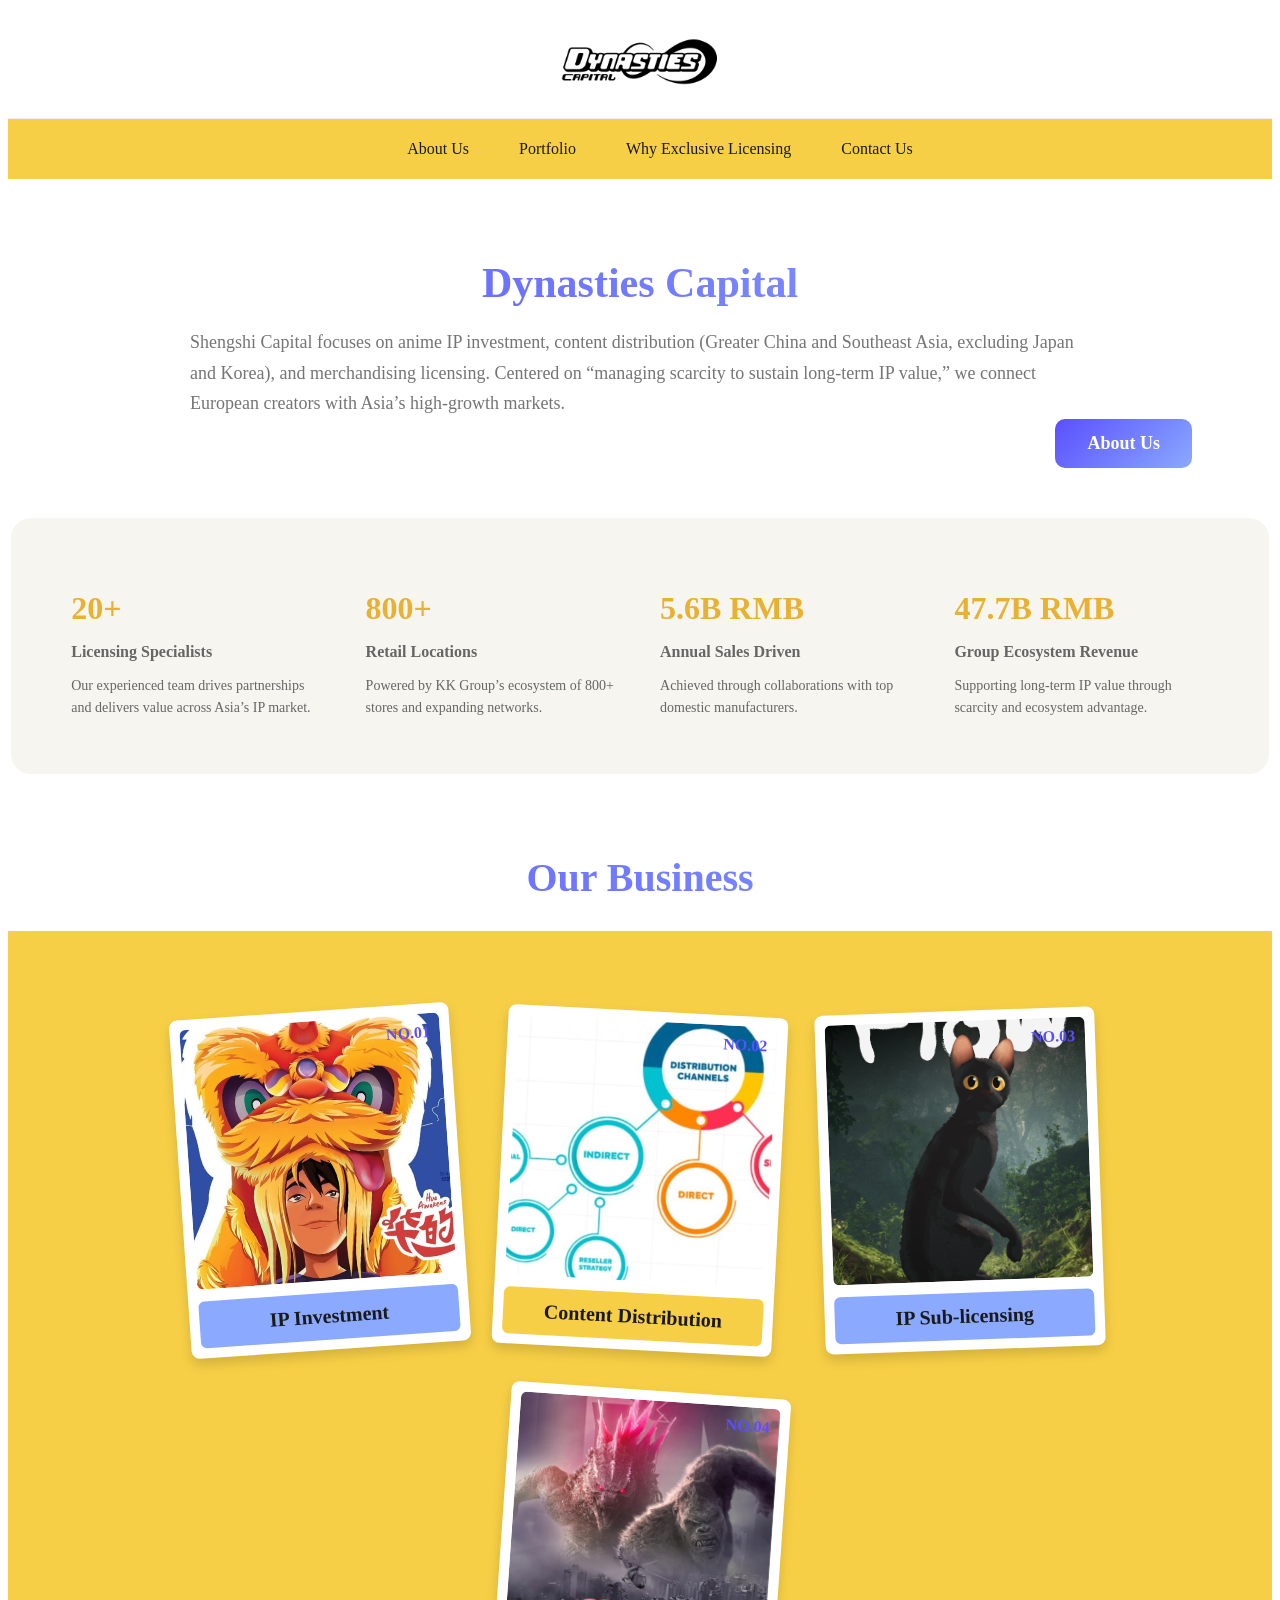
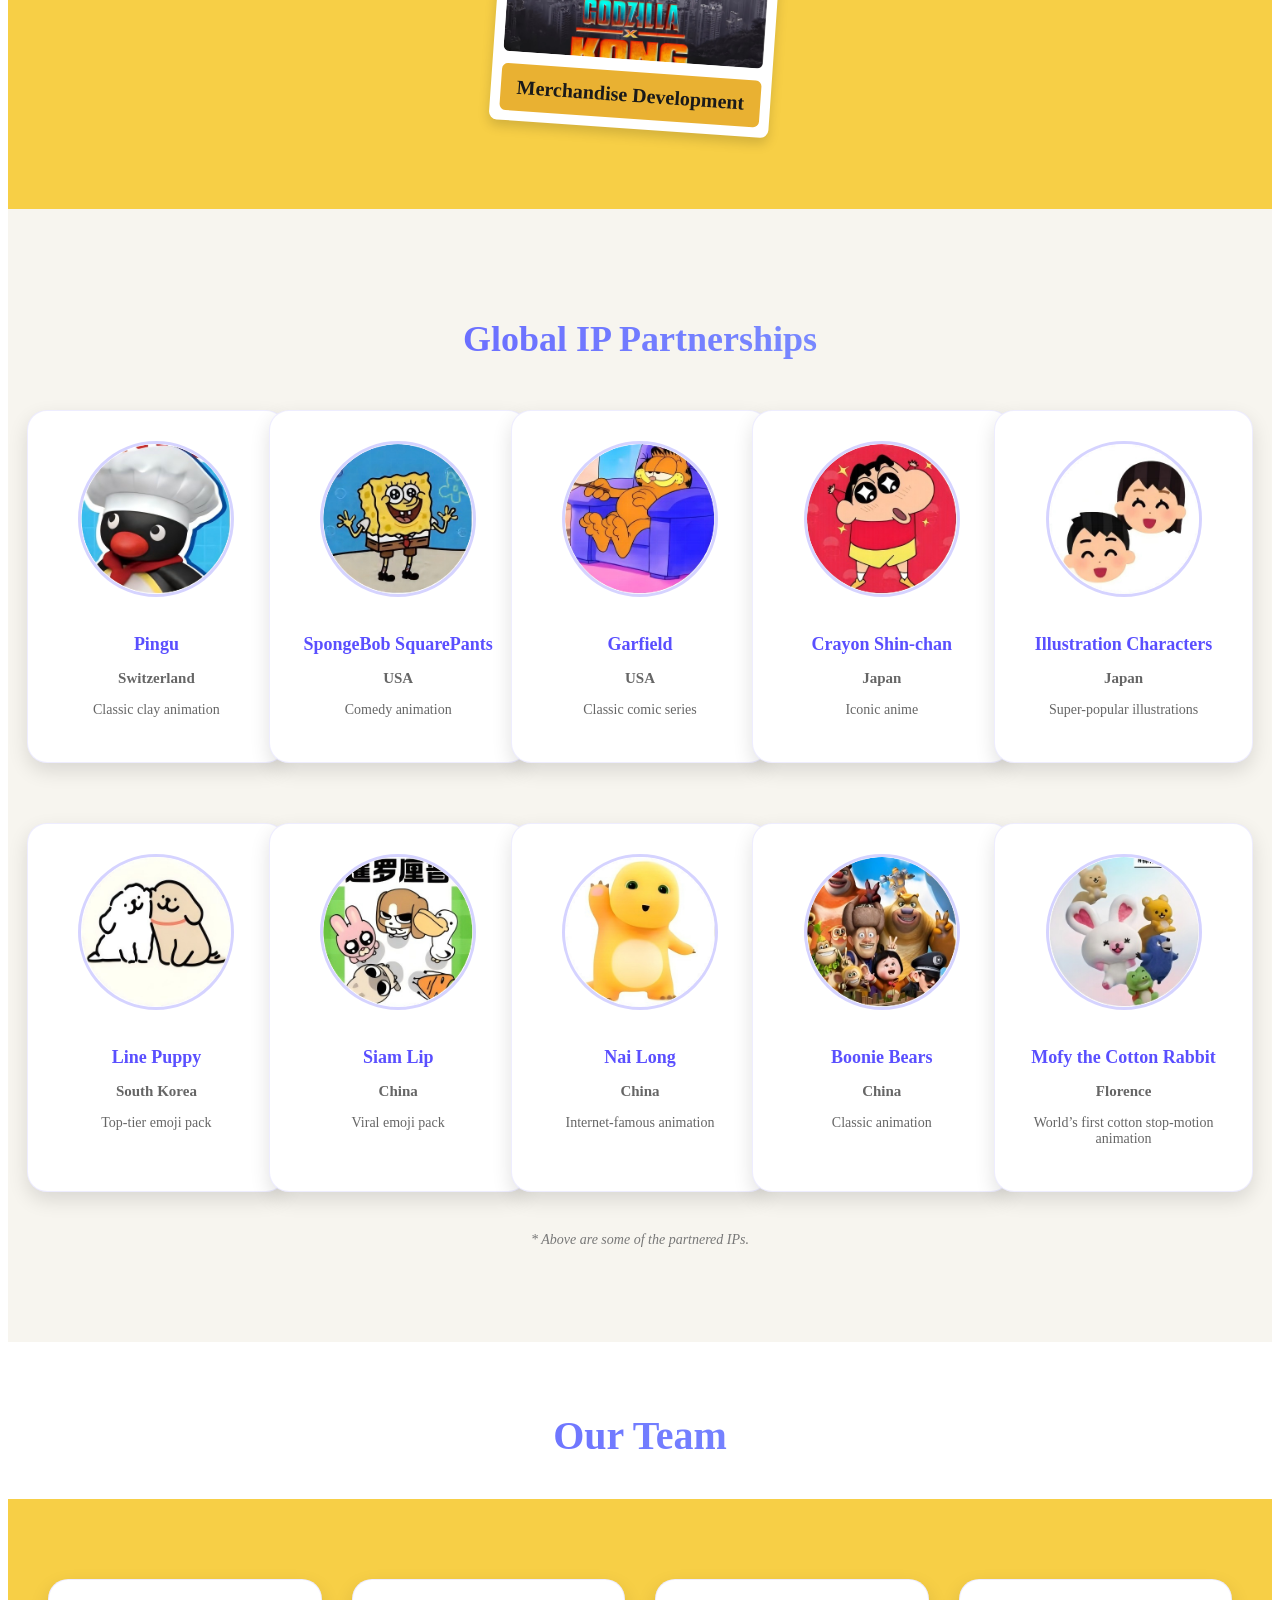
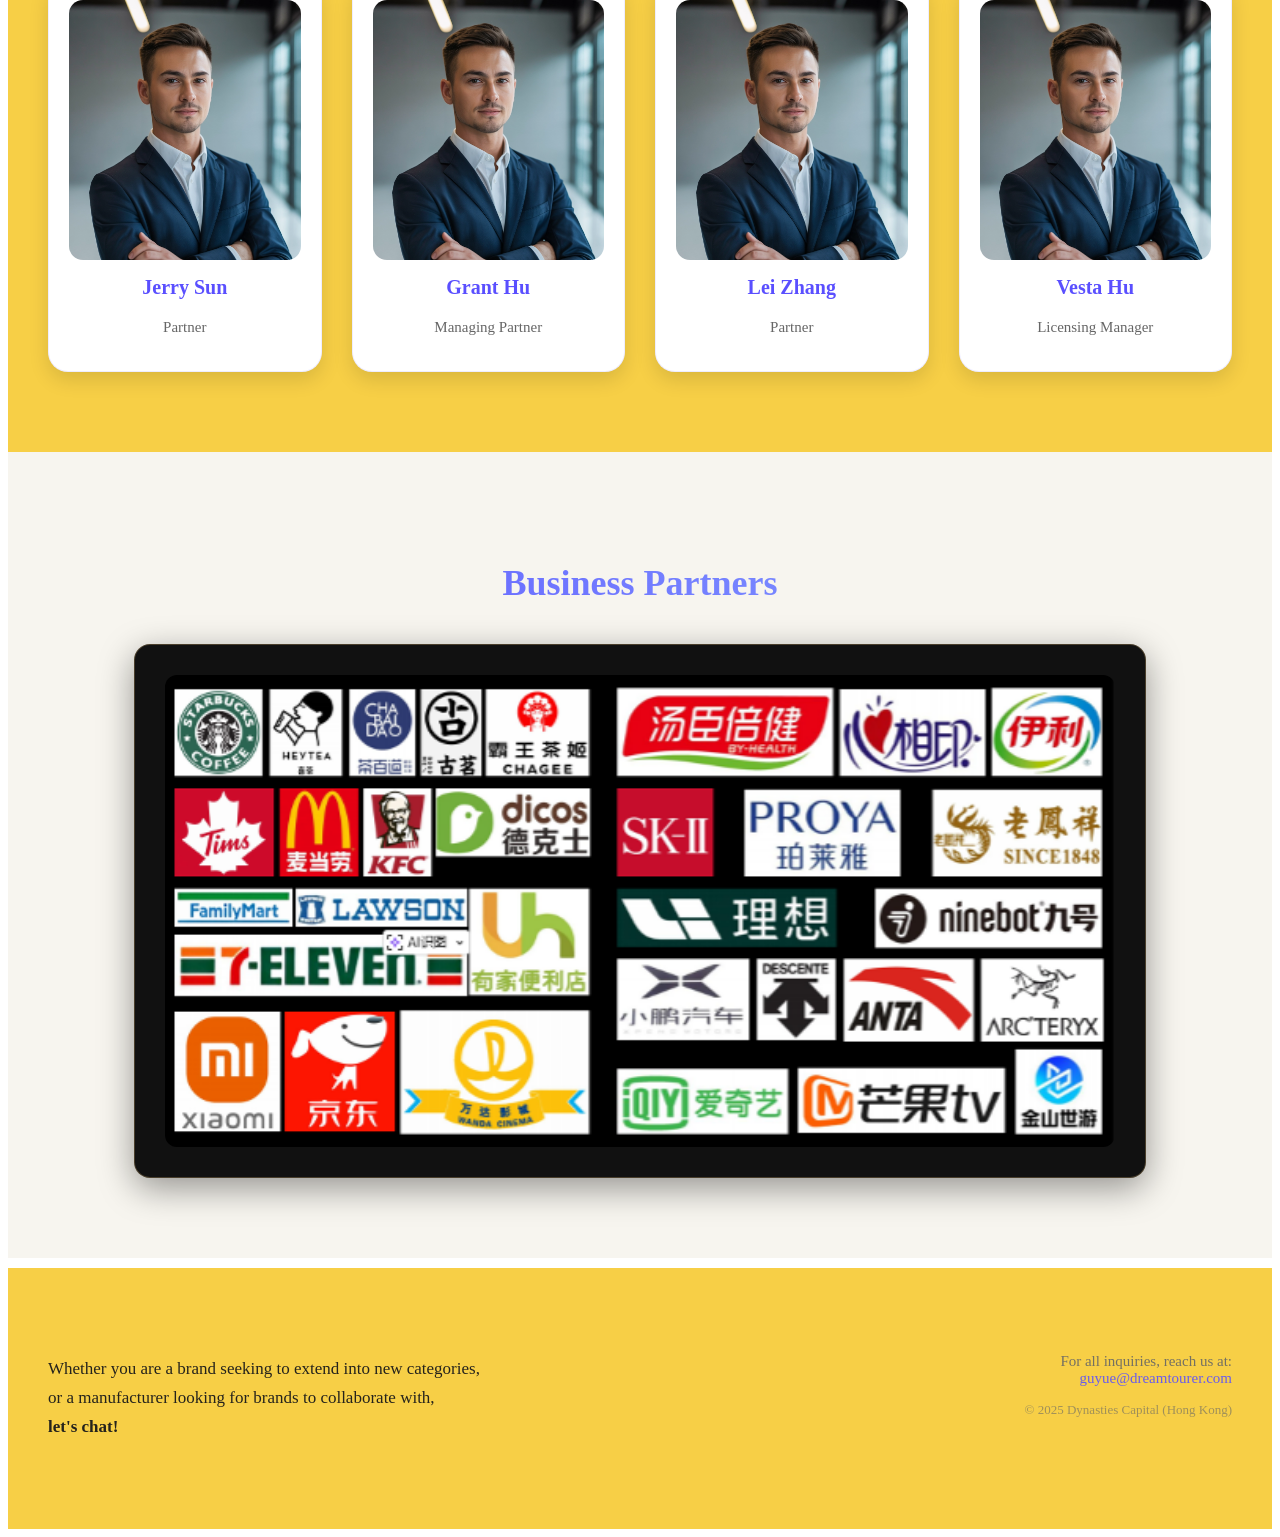
==== commit 8bdf599e: "yellow styling" ====
--- a/index.html
+++ b/index.html
@@ -232,6 +232,26 @@
                     <div class="team-overlay">
                         <div class="team-overlay-content">
                             <p class="team-intro">
+                                Serial entrepreneur & investor with extensive experience in 
+                                entertainment licensing and regional content distribution.
+                            </p>
+                        </div>
+                    </div>
+
+                </div>
+
+                <h3 class="team-name">Jerry Sun</h3>
+                <p class="team-role">Partner</p>
+            </div>
+
+            <!-- Member 2 -->
+            <div class="team-card">
+                <div class="team-photo-wrapper">
+                    <img src="./images/team2.png" class="team-photo">
+
+                    <div class="team-overlay">
+                        <div class="team-overlay-content">
+                            <p class="team-intro">
                                 Senior Investment Partner with 15+ years experience in PE/VC, 
                                 specializing in cross-border acquisition and IP strategy.
                             </p>
@@ -242,26 +262,6 @@
 
                 <h3 class="team-name">Grant Hu</h3>
                 <p class="team-role">Managing Partner</p>
-            </div>
-
-            <!-- Member 2 -->
-            <div class="team-card">
-                <div class="team-photo-wrapper">
-                    <img src="./images/team2.png" class="team-photo">
-
-                    <div class="team-overlay">
-                        <div class="team-overlay-content">
-                            <p class="team-intro">
-                                Serial entrepreneur & investor with extensive experience in 
-                                entertainment licensing and regional content distribution.
-                            </p>
-                        </div>
-                    </div>
-
-                </div>
-
-                <h3 class="team-name">Jerry Sun</h3>
-                <p class="team-role">Partner</p>
             </div>
 
             <!-- Member 3 -->
--- a/css/global.css
+++ b/css/global.css
@@ -2,8 +2,8 @@
    Header (Logo section)
    =========================== */
 .top-header {
-    background: white;
-    height: 110px; /* 可调整 */
+    background: #ffffff;
+    height: 110px; 
     display: flex;
     align-items: center;
     justify-content: center;
@@ -11,7 +11,7 @@
 }
 
 .header-logo {
-    height: 80px;   /* Logo 高度，这样不容易撑开 */
+    height: 80px;  
     width: auto;
     object-fit: contain;
     display: block;
@@ -22,7 +22,7 @@
    =========================== */
 .main-nav {
     height: 60px;
-    background: #2A0A2C;  /* 深紫色，专业又跟整体配色搭 */
+    background: #F7CF46; /* 主色 */
     display: flex;
     align-items: center;
     justify-content: center;
@@ -36,25 +36,25 @@
 }
 
 .nav-menu a {
-    color: white;
+    color: #1A1A1A; /* 品牌黑 */
     text-decoration: none;
     font-size: 16px;
     transition: 0.3s ease;
 }
 
 .nav-menu a:hover {
-    background: linear-gradient(45deg, #F7A27C, #D74C6F, #8AA9FF);
+    background: linear-gradient(45deg, #5A4FFF, #8AA9FF);
     -webkit-background-clip: text;
     color: transparent;
 }
 
 /* ===========================
-   FOOTER: Two-column layout
+   FOOTER
    =========================== */
 
 .footer {
-    background: #2A0A2C;      /* 深紫灰 */
-    color: #ffffff;
+    background: #F7CF46;     
+    color: #1A1A1A;
     padding: 70px 40px;
     margin-top: 10px;
 }
@@ -66,11 +66,9 @@
     display: flex;
     justify-content: space-between;
     align-items: flex-start;
-
-    flex-wrap: wrap; /* 适配手机 */
-}
-
-/* 左列 */
+    flex-wrap: wrap;
+}
+
 .footer-left {
     max-width: 600px;
 }
@@ -79,9 +77,9 @@
     font-size: 17px;
     line-height: 1.7;
     opacity: 0.95;
-}
-
-/* 右列 */
+    color: #1A1A1A;
+}
+
 .footer-right {
     text-align: right;
 }
@@ -90,10 +88,11 @@
     font-size: 15px;
     opacity: 0.9;
     margin-bottom: 15px;
+    color: #666;
 }
 
 .footer-contact a {
-    color: #F7A27C;
+    color: #5A4FFF;
     text-decoration: none;
     font-weight: 500;
 }
@@ -106,12 +105,8 @@
     font-size: 13px;
     opacity: 0.6;
     margin-top: 10px;
-}
-
-
-/* ===========================
-   首页介绍区块（导航栏下）
-   =========================== */
+    color: #666;
+}
 
 /* ===========================
    Stats Highlight Card
@@ -124,7 +119,7 @@
 }
 
 .stats-card {
-    background: #f7f5ec;
+    background: #F7F5EF;
     padding: 40px 60px;
     border-radius: 20px;
     max-width: 1200px;
@@ -134,35 +129,30 @@
     gap: 40px;
 }
 
-/* 单个条目 */
 .stat-item {
     flex: 1;
 }
 
-/* 大号数字 */
 .stat-item h3 {
     font-size: 32px;
     font-weight: 700;
-    color: #b59d58;          /* 金色系，更专业 */
+    color: #E9B132; /* 金暖色 */
     margin-bottom: 8px;
 }
 
-/* 小标题 */
 .stat-title {
     font-size: 16px;
     font-weight: 600;
-    color: #555;
+    color: #666;
     margin-bottom: 10px;
 }
 
-/* 描述文字 */
 .stat-text {
     font-size: 14px;
     line-height: 1.6;
     color: #666;
 }
 
-
 /* ===========================
    顶部公司标题 + 简介
    =========================== */
@@ -176,7 +166,7 @@
 .company-title {
     font-size: 42px;
     font-weight: 700;
-    background: linear-gradient(45deg, #ff8ccf, #8fc7ff);
+    background: linear-gradient(45deg, #5A4FFF, #8AA9FF);
     -webkit-background-clip: text;
     color: transparent;
     margin-bottom: 20px;
@@ -187,13 +177,12 @@
     margin: 0 auto;
     font-size: 18px;
     line-height: 1.7;
-    color: #dddddd;
+    color: #666;
     opacity: 0.9;
 }
 
-
-/* ===========================
-   四格亮点白色卡片
+/* ===========================
+   亮点白卡片区块（第二段重复保留）
    =========================== */
 
 .stats-section {
@@ -203,7 +192,7 @@
 }
 
 .stats-card {
-    background: #f7f5ec;
+    background: #F7F5EF;
     padding: 40px 60px;
     border-radius: 20px;
     max-width: 1200px;
@@ -213,47 +202,40 @@
     gap: 40px;
 }
 
-.stat-item {
-    flex: 1;
-}
-
 .stat-item h3 {
     font-size: 32px;
     font-weight: 700;
-    color: #b59d58; 
+    color: #E9B132;
     margin-bottom: 8px;
 }
 
 .stat-title {
     font-size: 16px;
     font-weight: 600;
-    color: #555;
-    margin-bottom: 10px;
+    color: #666;
 }
 
 .stat-text {
     font-size: 14px;
-    line-height: 1.6;
-    color: #666;
-}
-
-
-/* 按钮容器（靠右） */
+    color: #666;
+}
+
+/* 按钮容器 */
 .title-btn-wrapper {
     display: flex;
     justify-content: flex-end;
-    padding-right: 80px;   /* 可调整位置 */
-}
-
-/* 按钮本体 */
+    padding-right: 80px;
+}
+
+/* 按钮 */
 .title-about-btn {
     display: inline-block;
     padding: 14px 32px;
     font-size: 18px;
     font-weight: 600;
 
-    background: linear-gradient(135deg, #F7A27C, #8AA9FF);
-    color: black;
+    background: linear-gradient(135deg, #5A4FFF, #8AA9FF);
+    color: #fff;
     text-decoration: none;
 
     border-radius: 10px;
@@ -265,41 +247,38 @@
     opacity: 0.9;
 }
 
-/* ===== Unified Section Title（通用渐变大标题） ===== */
+/* Section 通用大标题 */
 
 .section-title {
     text-align: center;
     font-size: 40px;
     font-weight: 700;
     margin: 70px 0 40px;
-    background: linear-gradient(45deg, #5A4FFF, #8FA3FF);
+    background: linear-gradient(45deg, #5A4FFF, #8AA9FF);
     -webkit-background-clip: text;
     color: transparent;
 }
 
-/* Our Business 特调间距（让过渡更自然） */
 .business-main-title {
-    margin-top: 80px;    /* 与上方 stats 卡片拉开距离 */
-    margin-bottom: 30px; /* 更靠近橙色块 */
-}
-
-
-
-/* ===========================
-   OUR BUSINESS 区块
+    margin-top: 80px;
+    margin-bottom: 30px;
+}
+
+/* ===========================
+   OUR BUSINESS
    =========================== */
 
 .business-section {
     text-align: center;
     padding: 80px 40px;
-    background: #e49f55; /* 你图中类似橘色背景 */
+    background: #F7CF46; /* 主黄替换橙色 */
 }
 
 .business-title {
     font-size: 40px;
     font-weight: 700;
     margin-bottom: 50px;
-    color: #000;
+    color: #1A1A1A;
 }
 
 /* 四宫格布局 */
@@ -317,25 +296,22 @@
     padding: 10px;
     border-radius: 8px;
     box-shadow: 0 6px 12px rgba(0,0,0,0.15);
-
     cursor: pointer;
     transition: 0.2s ease;
     position: relative;
 }
-
-
 
 /* 编号 */
 .card-number {
     position: absolute;
     top: 10px;
     right: 10px;
-    color: #2aa4d4;
+    color: #5A4FFF;
     font-weight: 700;
     font-size: 16px;
 }
 
-/* 底部标签 */
+/* 标签 */
 .card-label {
     font-size: 20px;
     font-weight: 700;
@@ -343,41 +319,36 @@
     text-align: center;
     border-radius: 6px;
     margin-top: 12px;
-    color: #002244;
-}
-
-/* 色板 */
-.label-blue { background: #a0eff0; }
-.label-yellow { background: #ffe680; }
-.label-blue2 { background: #85b8ff; }
-.label-pink { background: #f7c5d7; }
-
-/* ===========================
-   震动 hover 效果 (DeNA 风格)
-   =========================== */
-
-/* hover 黑科技：微震+轻微放大 */
+    color: #1A1A1A;
+}
+
+.label-blue  { background: #8AA9FF; }
+.label-yellow { background: #F7CF46; }
+.label-blue2 { background: #5A4FFF; color: #ffffff; }
+.label-pink { background: #E9B132; }
+
+/* Hover 保留原动画 */
 .business-card:hover {
     transform: scale(1.04);
 }
 
-
 .card-img-wrapper {
     width: 100%;
-    height: 260px;        /* 👈 可调整你喜欢的高度 */
-    overflow: hidden;     /* 超出则裁剪 */
-    border-radius: 6px;   /* 可选，让边角更美观 */
+    height: 260px; 
+    overflow: hidden;
+    border-radius: 6px; 
     position: relative;
 }
 
 .business-img {
     width: 100%;
     height: 100%;
-    object-fit: cover;    /* 🤩 强制裁剪为统一比例 */
+    object-fit: cover;
     object-position: center;
     display: block;
 }
-/* 卡片默认倾斜 */
+
+/* 默认倾斜 */
 .tilt-1 { transform: rotate(-4deg); }
 .tilt-2 { transform: rotate(3deg); }
 .tilt-3 { transform: rotate(-2deg); }
@@ -388,43 +359,28 @@
     transform-origin: center center;
 }
 
-/* hover 时恢复正 + 放大 */
+/* Hover 恢复正角度 */
 .business-card:hover {
     transform: rotate(0deg) scale(1.05);
     box-shadow: 0 10px 24px rgba(0,0,0,0.25);
 }
-/* ====== Global IP Partnerships Section ====== */
+
+/* ===========================
+   IP SECTION
+   =========================== */
 
 .ip-section {
     padding: 80px 40px;
     text-align: center;
-    background: #000;
-    color: white;
+    background: #F7F5EF;
+    color: #222;
 }
 
 .ip-title {
     font-size: 36px;
     margin-bottom: 50px;
-    font-weight: 600;
-}
-
-
-
-/* ===== GLOBAL IP PARTNERS — 浅色统一风格 ===== */
-
-.ip-section {
-    padding: 80px 40px;
-    text-align: center;
-
-    background: #F7F5F0; /* 与 Stats 卡片统一的浅背景 */
-    color: #222;
-}
-
-.ip-title {
-    font-size: 36px;
-    margin-bottom: 50px;
-    font-weight: 700;
-    background: linear-gradient(45deg, #5A4FFF, #8FA3FF); /* 与前面标题统一 */
+    font-weight: 700;
+    background: linear-gradient(45deg, #5A4FFF, #8AA9FF);
     -webkit-background-clip: text;
     color: transparent;
 }
@@ -441,19 +397,16 @@
     justify-items: center;
 }
 
-/* 卡片 */
 .ip-card {
+    	
     width: 100%;
     max-width: 220px;
-
-    background: white; 
+    background: white;
     border-radius: 20px;
-
     padding: 30px 20px;
+    box-shadow: 0 8px 20px rgba(0,0,0,0.12);
+    border: 1px solid rgba(90,79,255,0.1);
     transition: 0.25s ease;
-
-    box-shadow: 0 8px 20px rgba(0,0,0,0.12);
-    border: 1px solid rgba(90, 79, 255, 0.1); /* 紫蓝极淡边框 */
 }
 
 .ip-card:hover {
@@ -462,41 +415,37 @@
     border-color: rgba(90,79,255,0.25);
 }
 
-/* 圆头像 */
 .ip-img {
     width: 150px;
     height: 150px;
     border-radius: 50%;
     object-fit: cover;
     margin: 0 auto 15px;
-
-    border: 3px solid rgba(90,79,255,0.25);  /* 淡紫蓝边框 */
+    border: 3px solid rgba(90,79,255,0.25);
     transition: 0.3s ease;
 }
 
 .ip-card:hover .ip-img {
-    border-color:  #8AA9FF; /* hover 强调紫蓝主色 */
-}
-
-/* 文本 */
+    border-color: #8AA9FF;
+}
+
 .ip-name {
     font-size: 18px;
     font-weight: 700;
-    color:  #8AA9FF; /* 主色 */
+    color: #5A4FFF;
     margin-bottom: 6px;
 }
 
 .ip-country {
     font-size: 15px;
     font-weight: 600;
-    color: #555;
+    color: #666;
 }
 
 .ip-desc {
     font-size: 14px;
     color: #666;
-    line-height: 1.5;
-    margin-top: 6px;
+
 }
 
 .ip-note {
@@ -547,59 +496,59 @@
         margin-bottom: 30px;
     }
 }
-/* ===== TEAM SECTION — 与 IP 区块统一的浅色风格 ===== */
+
+/* ===========================
+   TEAM SECTION
+   =========================== */
 
 .team-section {
     padding: 80px 40px;
     text-align: center;
-    background: #e49f55; /* 与 IP 同背景 */
-}
-
-/* 标题 */
+    background: #F7CF46;
+}
+
 .team-title {
     font-size: 36px;
     font-weight: 700;
     margin-bottom: 60px;
-
     background: linear-gradient(45deg, #5A4FFF, #8AA9FF);
     -webkit-background-clip: text;
     color: transparent;
 }
 
-/* Grid 布局 */
 .team-grid {
     display: grid;
-    grid-template-columns: repeat(4, 1fr);
-    gap: 50px;
+    width: 100%;
     max-width: 1200px;
     margin: 0 auto;
-}
-
-/* Card：改为白卡 + 阴影 + 淡紫蓝边框 */
+
+    grid-template-columns: repeat(4, 1fr);
+    gap: 40px 30px;
+    justify-items: center;
+}
+
 .team-card {
     background: white;
     border-radius: 20px;
     padding: 20px;
     box-shadow: 0 8px 20px rgba(0,0,0,0.12);
     border: 1px solid rgba(90,79,255,0.1);
-
     text-align: center;
     transition: 0.3s ease;
 }
 
-/* Hover 卡片浮起 */
 .team-card:hover {
     transform: translateY(-6px);
     box-shadow: 0 12px 28px rgba(0,0,0,0.18);
     border-color: rgba(90,79,255,0.25);
 }
 
-/* 照片 wrapper */
 .team-photo-wrapper {
     width: 100%;
     height: 260px;
     overflow: hidden;
     border-radius: 14px;
+    position: relative;
 }
 
 .team-photo {
@@ -609,13 +558,11 @@
     transition: 0.4s ease;
 }
 
-/* Hover → 图片变暗 */
 .team-card:hover .team-photo {
     filter: brightness(70%);
     transform: scale(1.05);
 }
 
-/* 简介 overlay：保持你的 hover 介绍，但风格改成白卡风 */
 .team-overlay {
     position: absolute;
     inset: 0;
@@ -623,7 +570,6 @@
     backdrop-filter: blur(4px);
     opacity: 0;
     transition: 0.3s;
-
     display: flex;
     align-items: center;
     justify-content: center;
@@ -639,16 +585,7 @@
     transform: translateY(10px);
     transition: 0.4s ease;
 }
-.team-photo-wrapper {
-    position: relative;
-    width: 100%;
-    height: 260px;
-    overflow: hidden;
-    border-radius: 14px;
-}
-
-
-/* Hover：文字出现 */
+
 .team-card:hover .team-overlay {
     opacity: 1;
 }
@@ -658,20 +595,17 @@
     transform: translateY(0);
 }
 
-/* 名字 */
 .team-name {
     font-size: 20px;
     font-weight: 700;
-    color: #8AA9FF; /* 与 IP 一致 */
+    color: #5A4FFF;
     margin-top: 16px;
 }
 
-/* 职位 */
 .team-role {
     font-size: 15px;
-    color: #777;
-}
-
+    color: #666;
+}
 /* Responsive 适配 */
 @media (max-width: 1000px) {
     .team-grid {
@@ -688,10 +622,13 @@
     }
 }
 
-/* ===== PARTNERS SECTION — 深色统一风格 ===== */
+/* ===========================
+   PARTNERS SECTION
+   =========================== */
+
 .partners-section {
     padding: 80px 40px;
-    background: #F7F5F0;;
+    background: #F7F5EF;
     text-align: center;
 }
 
@@ -699,25 +636,22 @@
     font-size: 36px;
     font-weight: 700;
     margin-bottom: 40px;
-
     background: linear-gradient(45deg, #5A4FFF, #8AA9FF);
     -webkit-background-clip: text;
     color: transparent;
 }
 
-/* 卡片容器 */
 .partner-wrapper {
     max-width: 950px;
     margin: 0 auto;
     padding: 30px;
-    
-    background: #111;                     /* 深灰卡片 */
-    border-radius: 16px;                  /* 圆角 */
-    border: 1px solid rgba(242,197,124,0.25); /* 金色淡边框 */
-    box-shadow: 0 10px 35px rgba(0,0,0,0.4);  /* 高端阴影 */
-}
-
-/* 图片 */
+
+    background: #111;
+    border-radius: 16px;
+    border: 1px solid rgba(242,197,124,0.25); 
+    box-shadow: 0 10px 35px rgba(0,0,0,0.4);
+}
+
 .partner-img {
     width: 100%;
     border-radius: 12px;
@@ -725,10 +659,12 @@
 }
 
 .section-wrapper {
-    background: #F7F5F0;
+    background: #F7F5EF;
     padding: 60px 0;
 }
 
-.team-main-title {
-    /* 不要写 background，不要覆盖渐变 */
-}
+
+.company-desc
+{
+    text-align: left !important;
+}
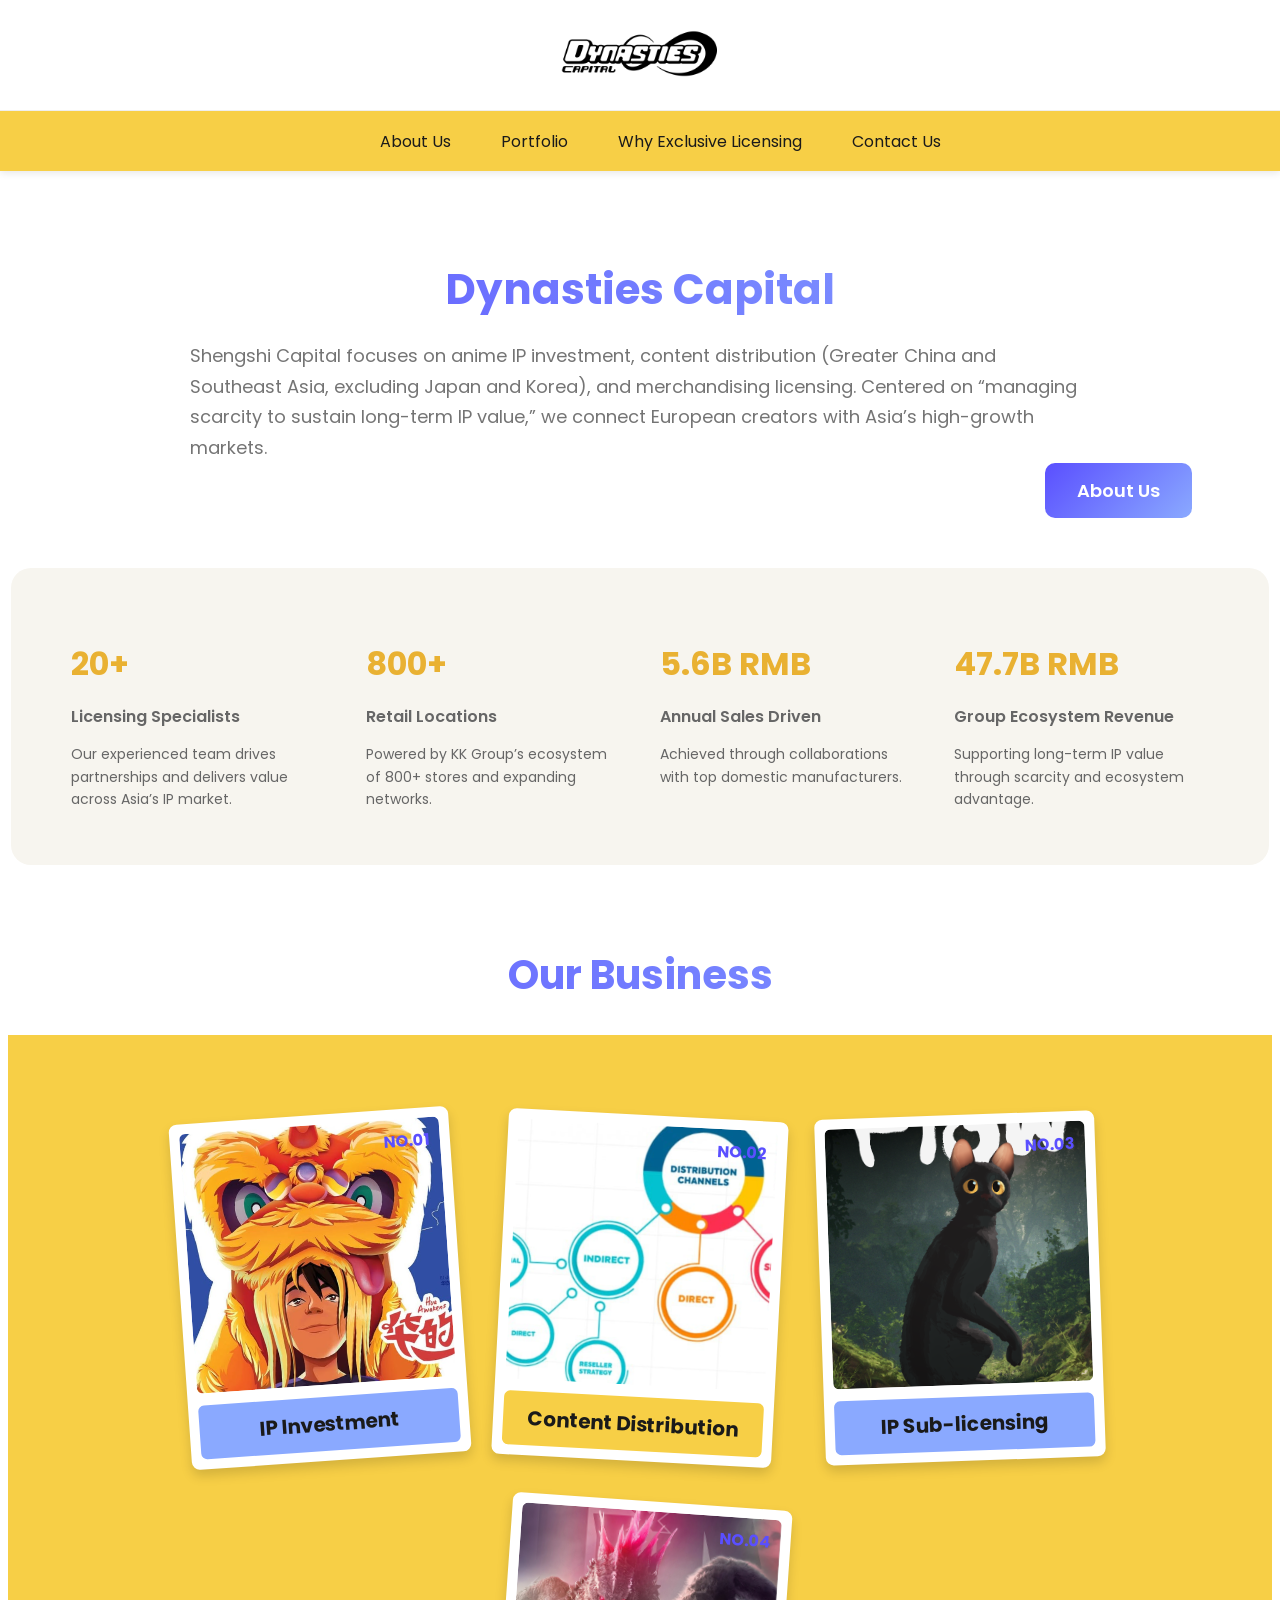
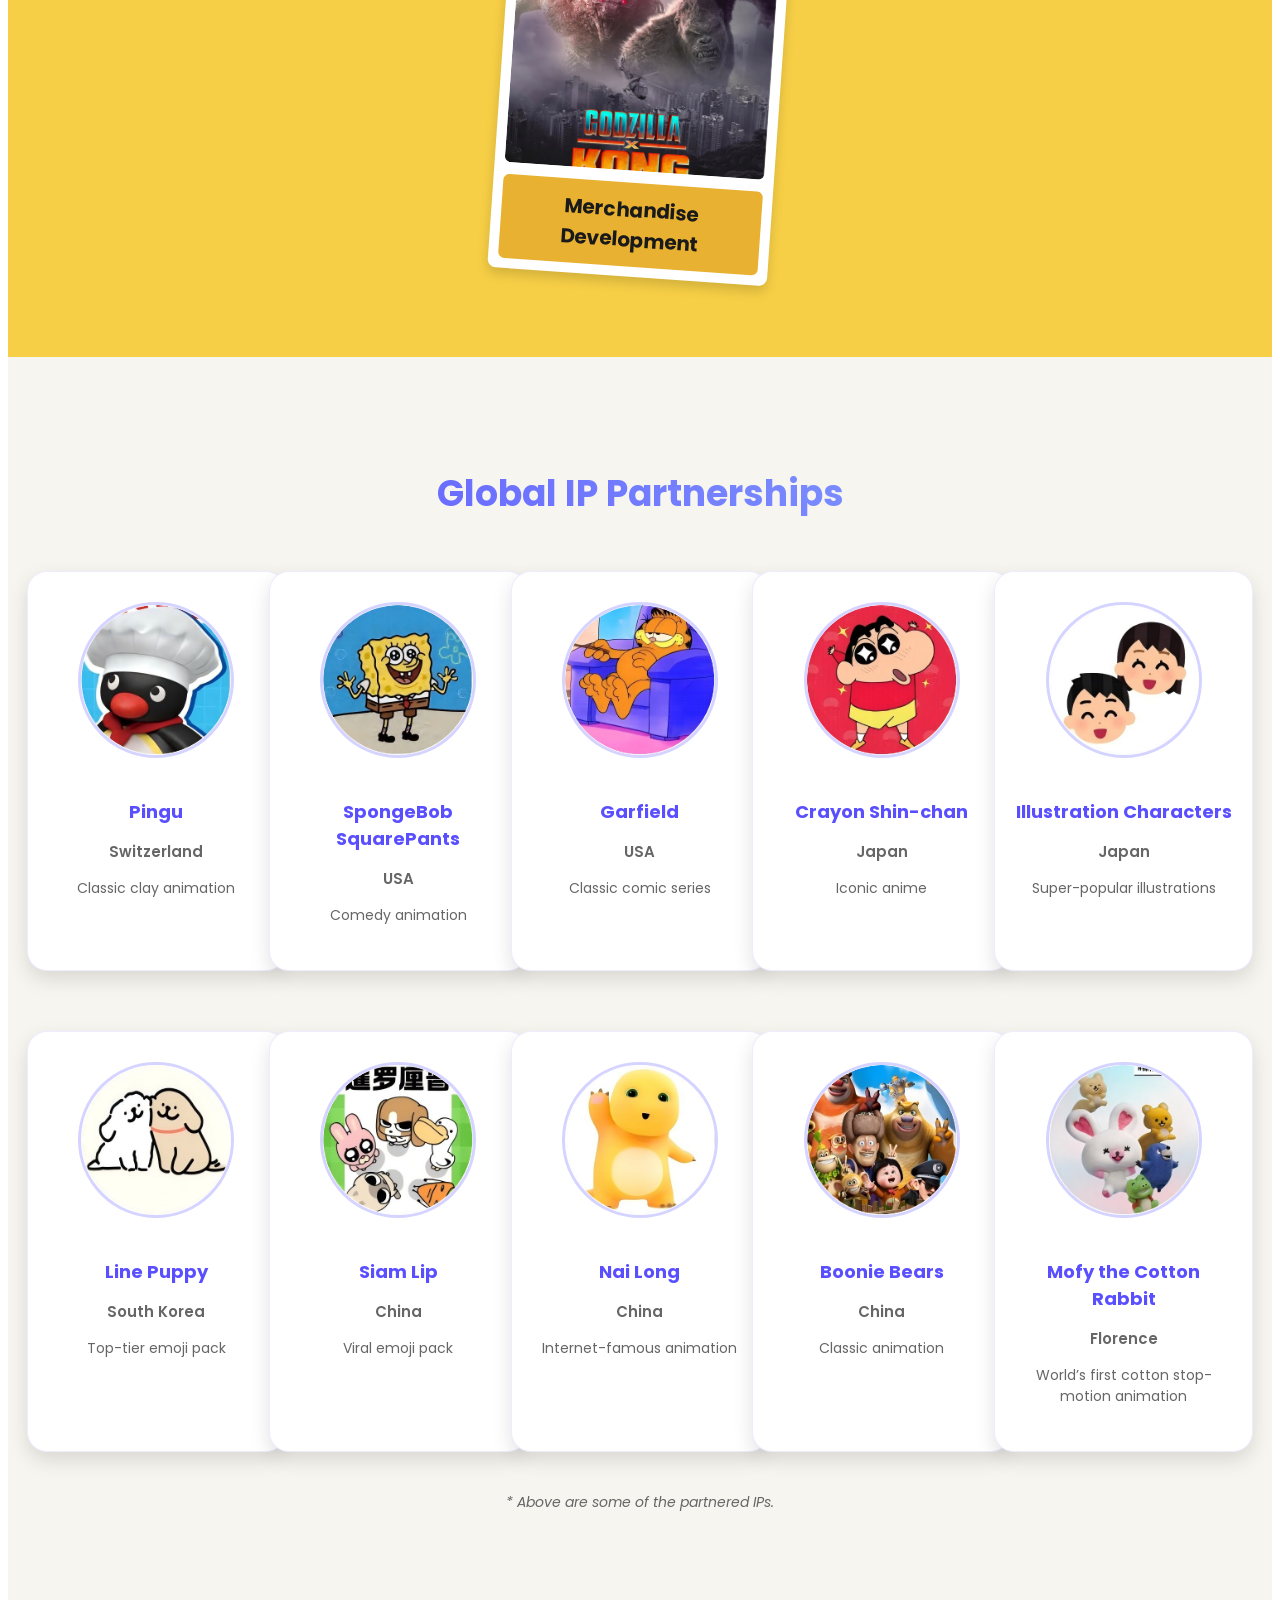
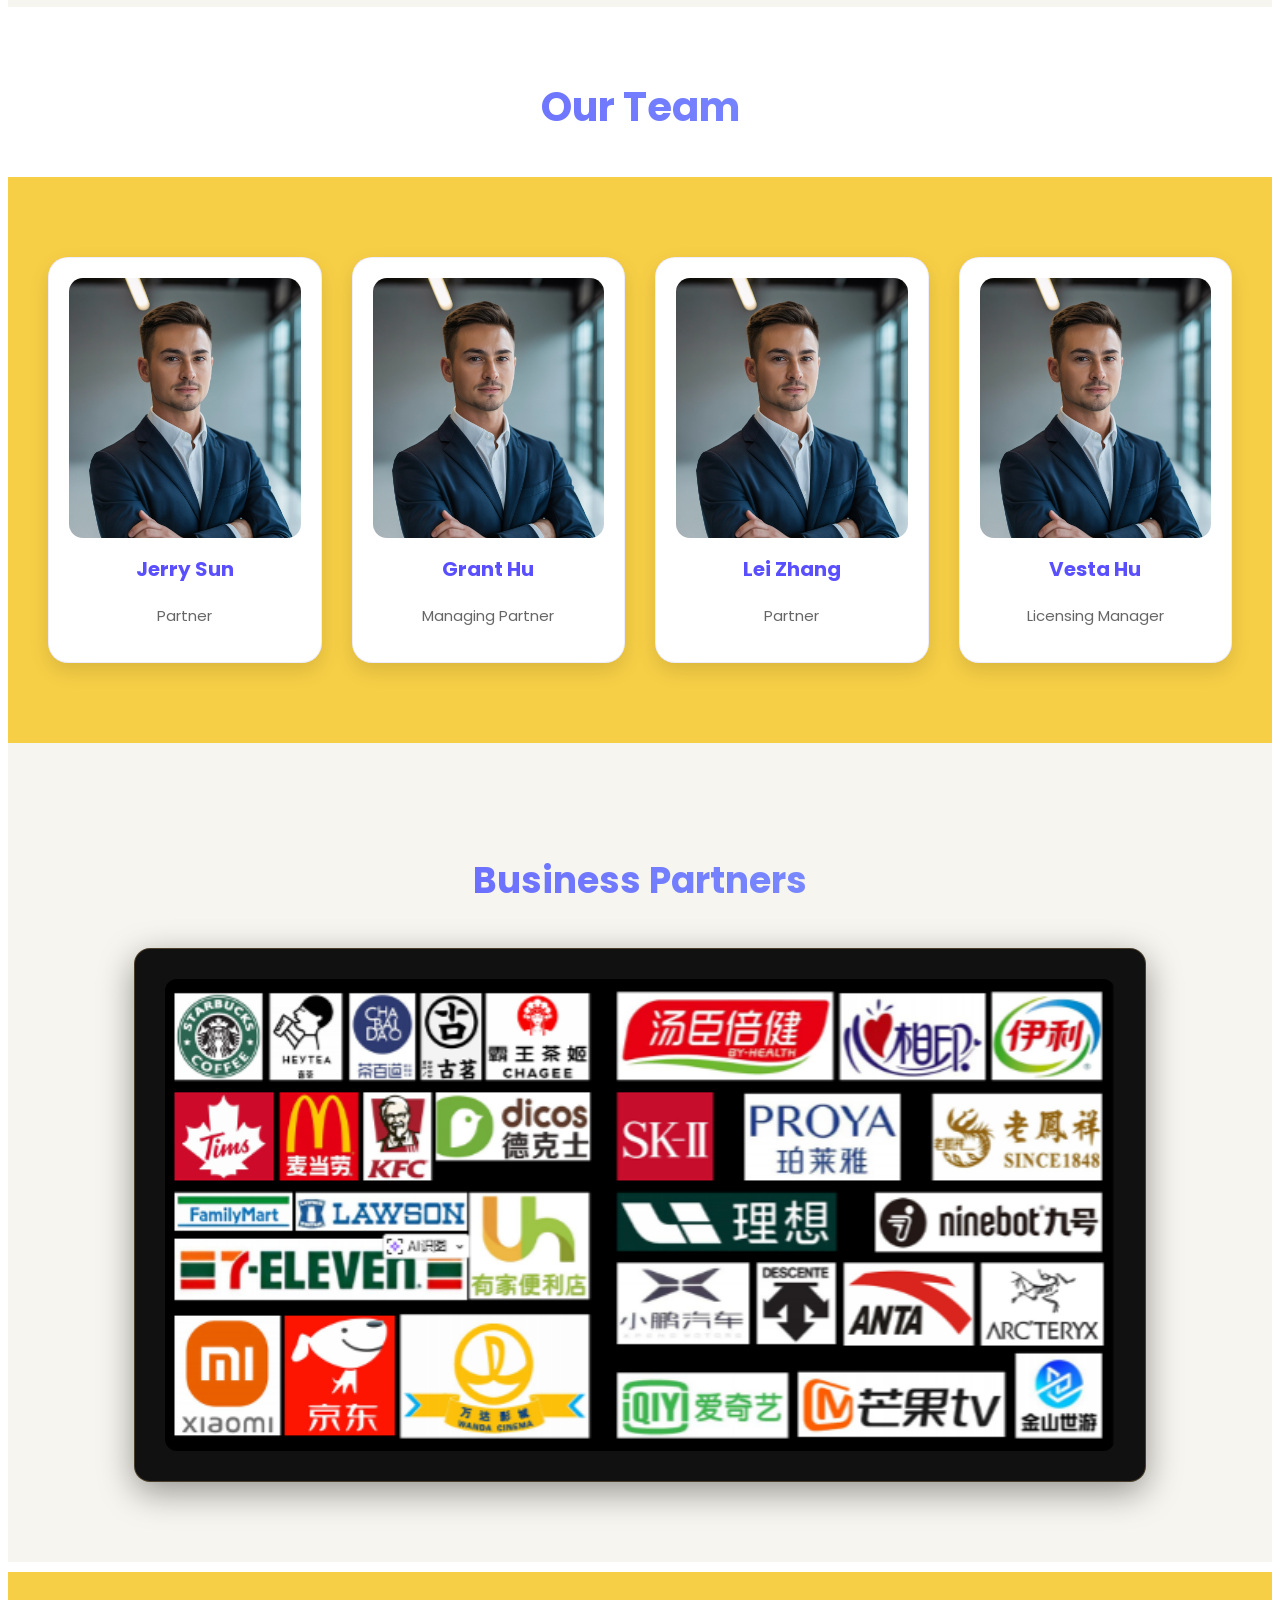
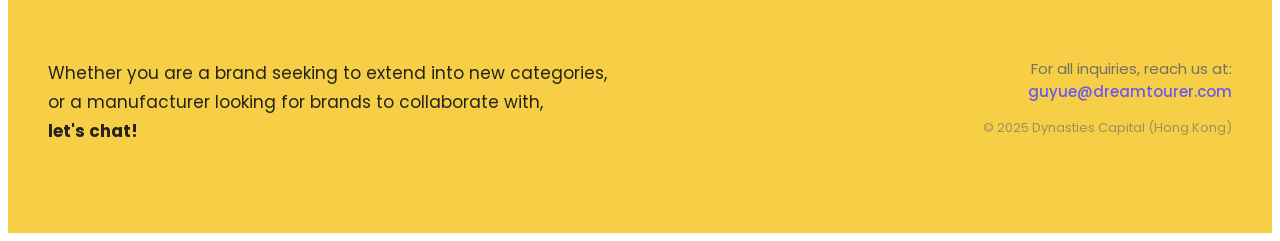
==== commit 14f4ac29: "feature:portfolio-v1" ====
--- a/index.html
+++ b/index.html
@@ -5,6 +5,8 @@
     <meta name="viewport" content="width=device-width, initial-scale=1.0">
     <title>Dynasties Capital</title>
     <link rel="stylesheet" href="css/global.css">
+    <link href="https://fonts.googleapis.com/css2?family=Poppins:wght@300;400;600;700&display=swap" rel="stylesheet">
+
 </head>
 
 <body>
--- a/css/global.css
+++ b/css/global.css
@@ -1,3 +1,26 @@
+* {
+    font-family: "Poppins", "PingFang SC", "Microsoft YaHei", sans-serif;
+}
+
+.sticky-header {
+    position: fixed;
+    top: 0;
+    left: 0;
+    width: 100%;
+    background: #ffffff;
+    z-index: 9999;
+    box-shadow: 0 2px 8px rgba(0,0,0,0.1);
+}
+
+/* 防止内容被头部遮住 */
+body {
+    padding-top: 170px;
+}
+
+
+/* ===========================
+   Header (Logo section)
+   =========================== */
 /* ===========================
    Header (Logo section)
    =========================== */
@@ -17,17 +40,20 @@
     display: block;
 }
 
+
 /* ===========================
    Main Navigation Bar
    =========================== */
 .main-nav {
     height: 60px;
-    background: #F7CF46; /* 主色 */
+    background: #F7CF46;
     display: flex;
     align-items: center;
     justify-content: center;
-    width: 100%;
-}
+    position: relative; /* 按钮在内部定位 */
+    width: 100%;
+}
+
 
 .nav-menu {
     display: flex;
@@ -36,7 +62,7 @@
 }
 
 .nav-menu a {
-    color: #1A1A1A; /* 品牌黑 */
+    color: #1A1A1A;
     text-decoration: none;
     font-size: 16px;
     transition: 0.3s ease;
@@ -47,6 +73,75 @@
     -webkit-background-clip: text;
     color: transparent;
 }
+
+/* === 汉堡按钮 === */
+.hamburger {
+    display: none;
+    font-size: 28px;
+    cursor: pointer;
+    color: #1A1A1A;
+    position: absolute;
+    left: 20px;
+    top: 15px;
+}
+
+/* === 小屏幕适配 === */
+@media (max-width: 768px) {
+
+    /* 让顶栏高度够放下汉堡 */
+    .top-header {
+        position: relative;
+        height: 60px;
+        display: flex;
+        justify-content: center;
+        align-items: center;
+    }
+
+    /* 显示汉堡按钮 */
+    .hamburger {
+        display: block;
+    }
+
+    /* 隐藏菜单（默认） */
+    .nav-menu {
+        display: none;
+        flex-direction: column;
+        gap: 20px;
+        list-style: none;
+        width: 100%;
+        background: #F7CF46;
+        text-align: center;
+        padding: 20px 0;
+        position: absolute;
+        top: 60px;
+        left: 0;
+    }
+
+    /* 点击展开 */
+    .nav-menu.open {
+        display: flex;
+    }
+}
+
+/* 遮罩层（默认隐藏） */
+.nav-overlay {
+    display: none;
+    position: fixed;
+    top: 0;
+    left: 0;
+    width: 100%;
+    height: 100%;
+    background: rgba(0,0,0,0.4); /* 半透明黑色 */
+    z-index: 10;
+}
+
+/* Mobile 打开菜单时显示 */
+@media (max-width: 768px) {
+    .nav-menu.open + .nav-overlay {
+        display: block;
+    }
+}
+
 
 /* ===========================
    FOOTER
@@ -450,7 +545,7 @@
 
 .ip-note {
     margin-top: 40px;
-    color: #777;
+    color: #666;
     font-style: italic;
     font-size: 14px;
 }
